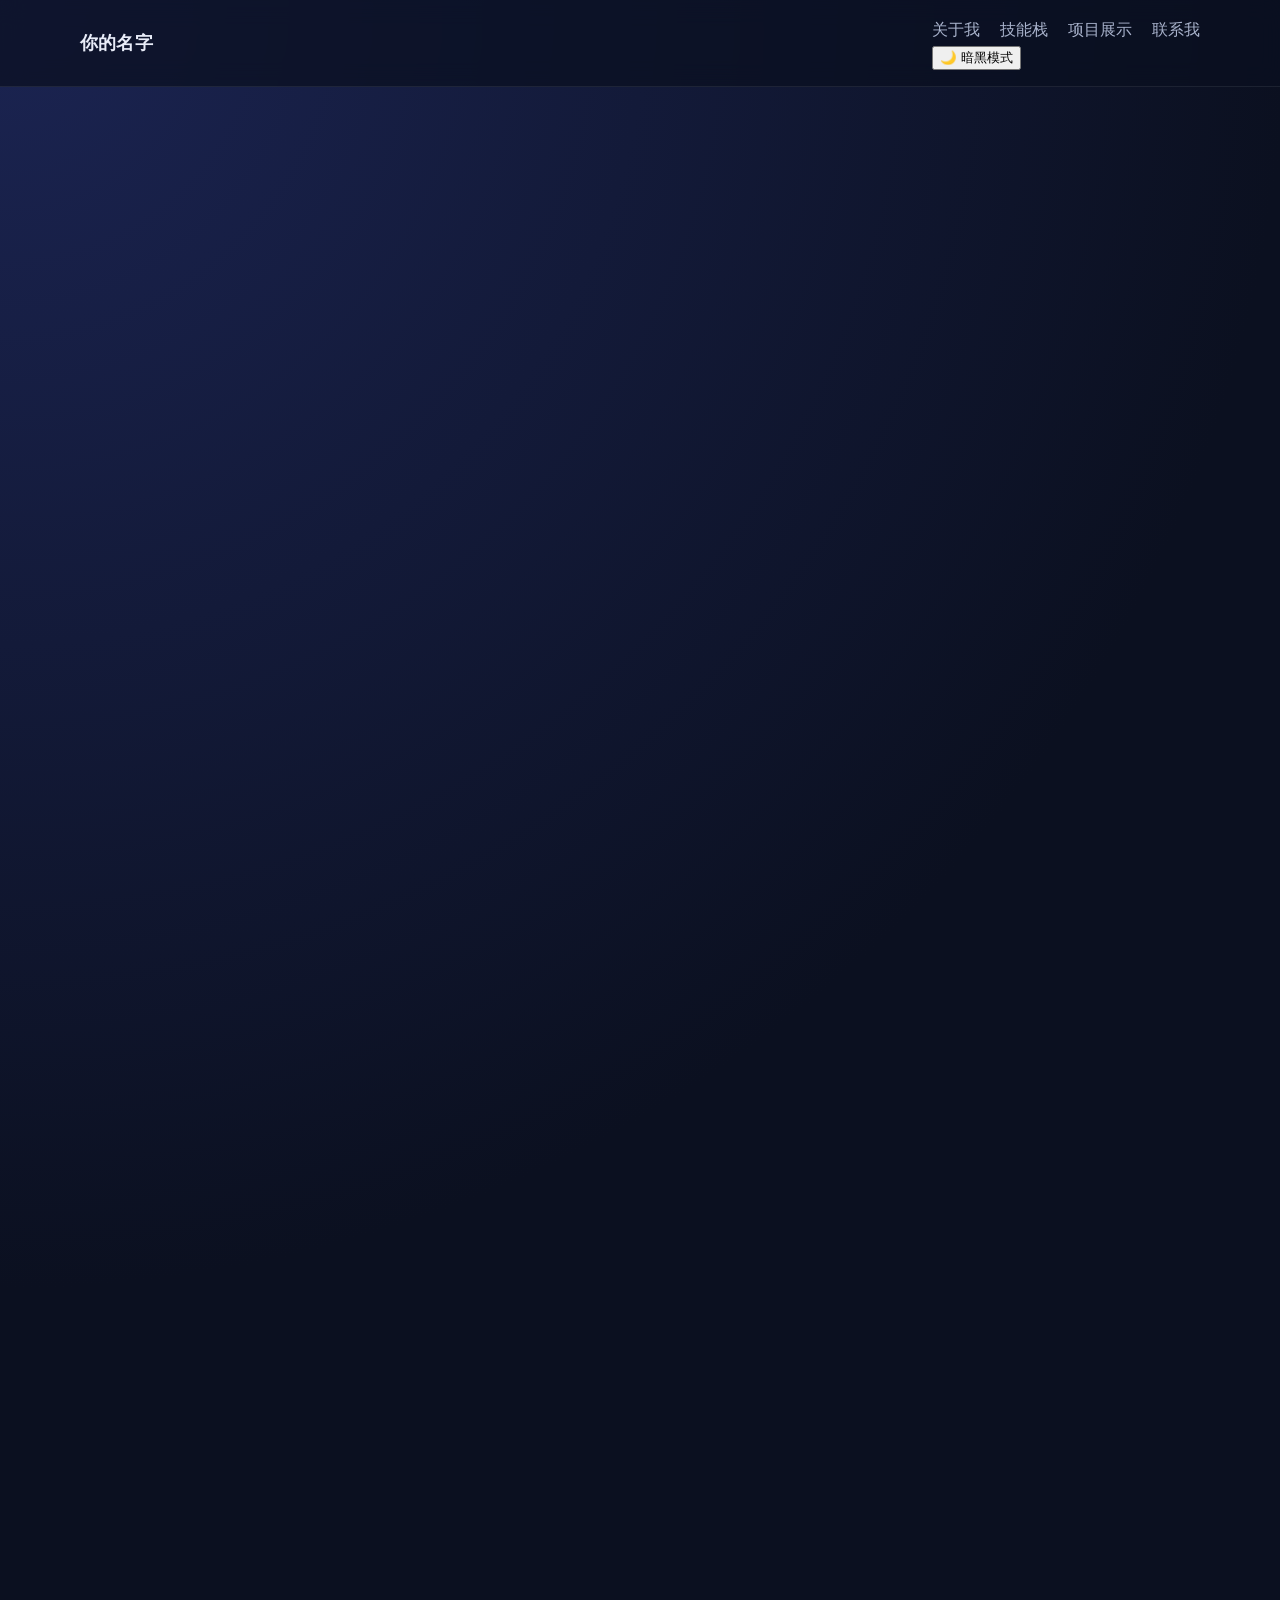
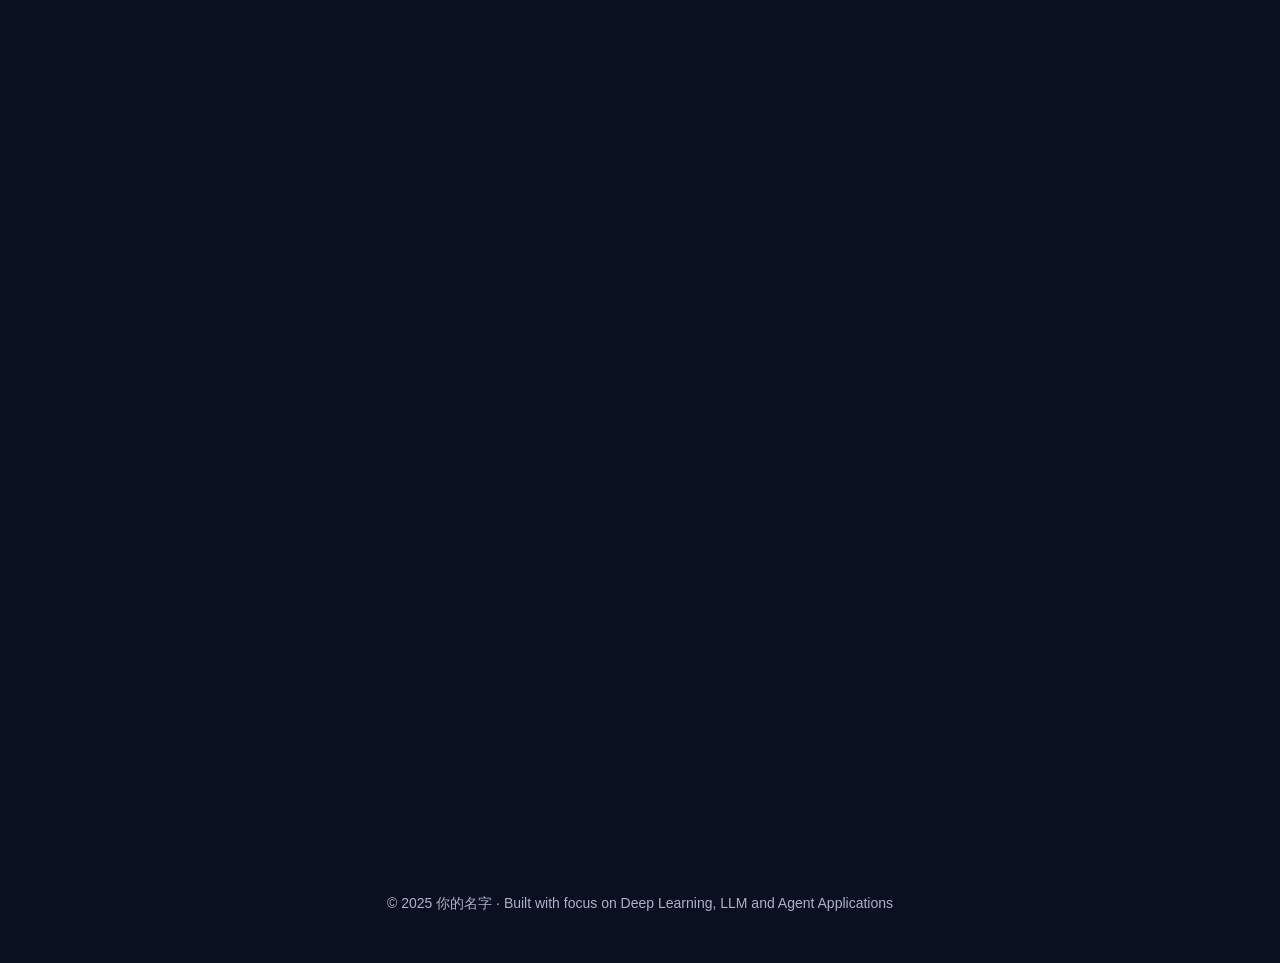
==== index.html @ b6ef9cbb "Add theme toggle button and restructure navigation" ====
<!DOCTYPE html>
<html lang="zh-CN">
  <head>
    <meta charset="UTF-8" />
    <meta name="viewport" content="width=device-width, initial-scale=1.0" />
    <title>你的名字 | Agent 与 LLM 应用开发作品集</title>
    <meta
      name="description"
      content="你的名字的个人作品集主页，聚焦深度学习基础、Agent 与 LLM 应用开发、RAG 与项目实践。"
    />
    <meta name="theme-color" content="#2563eb" />
    <link rel="stylesheet" href="style.css" />
  </head>
  <body>
    <header class="navbar">
      <div class="container nav-inner">
        <a href="#" class="brand">你的名字</a>

        <div class="nav-right">
          <nav class="nav-links" aria-label="主导航">
            <a href="#about">关于我</a>
            <a href="#skills">技能栈</a>
            <a href="#projects">项目展示</a>
            <a href="#contact">联系我</a>
          </nav>

          <button
            id="theme-toggle"
            class="theme-toggle"
            type="button"
            aria-label="切换主题"
            aria-pressed="false"
          >
            <span class="theme-icon">🌙</span>
            <span class="theme-text">暗黑模式</span>
          </button>
        </div>
      </div>
    </header>

    <section class="hero">
      <div class="container hero-grid">
        <div class="hero-text reveal">
          <p class="badge">Deep Learning · LLM · Agent · Project Building</p>
          <h1>你好，我是 <span>你的名字</span> 👋</h1>
          <p class="hero-description">
            我具备深度学习相关基础，曾做过低光照图像增强方向的实践。
            目前正在进行 Agent 与 LLM 应用开发学习与项目实践，重点关注智能体工作流、工具调用、RAG 与任务自动化。
            我希望沿着这一方向持续积累，并把想法不断项目化、工程化。
          </p>

          <div class="hero-buttons">
            <a
              href="https://github.com/你的用户名"
              target="_blank"
              rel="noopener noreferrer"
              class="btn primary"
            >
              GitHub
            </a>
            <a href="#projects" class="btn secondary">查看项目</a>
          </div>
        </div>

        <div class="hero-card reveal">
          <div class="profile-card">
            <div class="avatar">你</div>
            <h2>你的名字</h2>
            <p>深度学习基础 / Agent 与 LLM 应用实践者</p>

            <ul class="profile-meta">
              <li>📍 中国</li>
              <li>🧠 有深度学习基础</li>
              <li>🤖 正在做 Agent 与 LLM 应用实践</li>
              <li>🚀 持续项目化与工程化积累</li>
            </ul>
          </div>
        </div>
      </div>
    </section>

    <main class="container">
      <section id="about" class="card reveal">
        <div class="section-header">
          <p class="section-kicker">About Me</p>
          <h2>关于我</h2>
        </div>
        <p>
          我有一定的深度学习基础，做过低光照图像增强相关项目，对模型训练与实验实践有一定了解。
          目前我正在转向 Agent 与 LLM 应用开发方向，重点学习智能体工作流、工具调用、知识检索增强与自动化任务执行等内容。
          我对自己的技术方向有比较明确的规划，希望通过持续项目化实践，逐步构建可落地的 AI 应用能力。
        </p>
      </section>

      <section id="skills" class="card reveal">
        <div class="section-header">
          <p class="section-kicker">Skills</p>
          <h2>技能栈</h2>
        </div>

        <div class="tags" aria-label="技能标签">
          <span>Python</span>
          <span>Deep Learning</span>
          <span>LLM Application</span>
          <span>Agent Workflow</span>
          <span>RAG</span>
          <span>Prompt Engineering</span>
          <span>Git</span>
          <span>GitHub</span>
        </div>
      </section>

      <section id="projects" class="card reveal">
        <div class="section-header">
          <p class="section-kicker">Projects</p>
          <h2>项目展示</h2>
        </div>

        <div class="project-grid">
          <article class="project-item">
            <div class="project-image placeholder blue">
              <span>Project 01</span>
            </div>
            <div class="project-body">
              <h3>多工具 Agent 应用实践</h3>
              <p>
                一个围绕 Agent 工作流构建的实践项目，支持任务拆解、工具调用与结果整合，
                用于完成信息查询、内容整理与基础自动化处理，重点验证大模型在复杂任务流程中的应用方式。
              </p>
              <p class="project-tech">Python · LLM · Agent · Workflow</p>
              <div class="project-links">
                <a
                  href="https://github.com/你的用户名/项目1"
                  target="_blank"
                  rel="noopener noreferrer"
                >
                  GitHub
                </a>
                <a href="#" class="disabled-link">暂未部署</a>
              </div>
            </div>
          </article>

          <article class="project-item">
            <div class="project-image placeholder purple">
              <span>Project 02</span>
            </div>
            <div class="project-body">
              <h3>RAG 知识库问答实践</h3>
              <p>
                一个结合文档检索与大模型生成能力的应用实践，支持知识文档导入、语义检索与基于上下文的问答生成，
                主要用于探索 RAG 在垂直知识问答与信息增强场景中的应用效果。
              </p>
              <p class="project-tech">Python · RAG · Embedding · LLM</p>
              <div class="project-links">
                <a
                  href="https://github.com/你的用户名/项目2"
                  target="_blank"
                  rel="noopener noreferrer"
                >
                  GitHub
                </a>
                <a href="#" class="disabled-link">暂未部署</a>
              </div>
            </div>
          </article>

          <article class="project-item">
            <div class="project-image placeholder pink">
              <span>Project 03</span>
            </div>
            <div class="project-body">
              <h3>低光照图像增强实践</h3>
              <p>
                一个基于深度学习的低光照图像增强项目，围绕图像质量提升、细节恢复与视觉效果优化展开，
                作为我在视觉任务与模型实验方向上的重要实践积累，也为后续转向 AI 应用开发打下基础。
              </p>
              <p class="project-tech">Python · Deep Learning · Image Enhancement</p>
              <div class="project-links">
                <a
                  href="https://github.com/你的用户名/项目3"
                  target="_blank"
                  rel="noopener noreferrer"
                >
                  GitHub
                </a>
                <a href="#" class="disabled-link">暂未部署</a>
              </div>
            </div>
          </article>
        </div>
      </section>

      <section id="contact" class="card reveal">
        <div class="section-header">
          <p class="section-kicker">Contact</p>
          <h2>联系我</h2>
        </div>

        <p>
          如果你想交流 Agent、RAG、大模型应用开发，或者一起做有意思的 AI 项目，欢迎和我联系。
        </p>

        <ul class="contact-list">
          <li>
            <strong>Email：</strong>
            <a href="mailto:your_email@example.com">your_email@example.com</a>
          </li>
          <li>
            <strong>GitHub：</strong>
            <a
              href="https://github.com/你的用户名"
              target="_blank"
              rel="noopener noreferrer"
            >
              https://github.com/你的用户名
            </a>
          </li>
        </ul>
      </section>
    </main>

    <footer>
      <div class="container">
        © 2025 你的名字 · Built with focus on Deep Learning, LLM and Agent Applications
      </div>
    </footer>

    <script src="script.js"></script>
  </body>
</html>
---- style.css ----
:root {
  --bg: #0b1020;
  --bg-soft: #121936;
  --card: rgba(255, 255, 255, 0.08);
  --card-border: rgba(255, 255, 255, 0.12);
  --text: #e8ecf8;
  --text-muted: #a9b3cc;
  --primary: #7c9cff;
  --primary-strong: #5f82ff;
  --secondary: #8ef0d2;
  --shadow: 0 20px 50px rgba(0, 0, 0, 0.25);
  --radius: 20px;
  --max-width: 1120px;
}

* {
  box-sizing: border-box;
}

html {
  scroll-behavior: smooth;
}

body {
  margin: 0;
  font-family: -apple-system, BlinkMacSystemFont, "Segoe UI", Roboto,
    "PingFang SC", "Hiragino Sans GB", "Microsoft YaHei", sans-serif;
  color: var(--text);
  background: radial-gradient(circle at top left, #1b2452, #0b1020 45%),
    linear-gradient(180deg, #0b1020 0%, #0a0f1c 100%);
  line-height: 1.7;
}

a {
  color: inherit;
  text-decoration: none;
}

img {
  max-width: 100%;
  display: block;
}

.container {
  width: min(var(--max-width), calc(100% - 32px));
  margin: 0 auto;
}

.navbar {
  position: sticky;
  top: 0;
  z-index: 100;
  backdrop-filter: blur(12px);
  background: rgba(11, 16, 32, 0.72);
  border-bottom: 1px solid rgba(255, 255, 255, 0.08);
}

.nav-inner {
  display: flex;
  justify-content: space-between;
  align-items: center;
  padding: 16px 0;
}

.brand {
  font-size: 18px;
  font-weight: 700;
  letter-spacing: 0.2px;
}

.nav-links {
  display: flex;
  gap: 20px;
  flex-wrap: wrap;
}

.nav-links a {
  color: var(--text-muted);
  transition: color 0.25s ease;
}

.nav-links a:hover {
  color: var(--text);
}

.hero {
  padding: 72px 0 48px;
}

.hero-grid {
  display: grid;
  grid-template-columns: 1.25fr 0.9fr;
  gap: 28px;
  align-items: center;
}

.badge {
  display: inline-flex;
  align-items: center;
  gap: 8px;
  margin: 0 0 16px;
  padding: 8px 14px;
  border-radius: 999px;
  background: rgba(124, 156, 255, 0.14);
  border: 1px solid rgba(124, 156, 255, 0.24);
  color: #d9e3ff;
  font-size: 14px;
}

h1 {
  margin: 0 0 16px;
  font-size: clamp(34px, 5vw, 56px);
  line-height: 1.15;
}

h1 span {
  color: var(--secondary);
}

.hero-description {
  margin: 0;
  max-width: 680px;
  color: var(--text-muted);
  font-size: 17px;
}

.hero-buttons {
  display: flex;
  gap: 14px;
  margin-top: 28px;
  flex-wrap: wrap;
}

.btn {
  display: inline-flex;
  align-items: center;
  justify-content: center;
  padding: 12px 18px;
  border-radius: 14px;
  font-weight: 600;
  transition: transform 0.2s ease, background 0.25s ease,
    border-color 0.25s ease, box-shadow 0.25s ease;
}

.btn:hover {
  transform: translateY(-2px);
}

.btn.primary {
  background: linear-gradient(135deg, var(--primary), var(--primary-strong));
  color: white;
  box-shadow: 0 10px 24px rgba(95, 130, 255, 0.35);
}

.btn.primary:hover {
  box-shadow: 0 14px 28px rgba(95, 130, 255, 0.4);
}

.btn.secondary {
  border: 1px solid rgba(255, 255, 255, 0.14);
  background: rgba(255, 255, 255, 0.05);
  color: var(--text);
}

.hero-card,
.card {
  background: var(--card);
  border: 1px solid var(--card-border);
  border-radius: var(--radius);
  box-shadow: var(--shadow);
}

.hero-card {
  padding: 24px;
}

.profile-card {
  padding: 12px;
}

.avatar {
  width: 72px;
  height: 72px;
  border-radius: 50%;
  background: linear-gradient(135deg, #7c9cff, #8ef0d2);
  color: #0b1020;
  display: flex;
  align-items: center;
  justify-content: center;
  font-size: 28px;
  font-weight: 700;
  margin-bottom: 16px;
}

.profile-card h2 {
  margin: 0 0 8px;
  font-size: 28px;
}

.profile-card p {
  margin: 0 0 16px;
  color: var(--text-muted);
}

.profile-meta {
  list-style: none;
  padding: 0;
  margin: 0;
  display: grid;
  gap: 10px;
}

.profile-meta li {
  padding: 12px 14px;
  border-radius: 14px;
  background: rgba(255, 255, 255, 0.05);
  color: #d7dff5;
}

main {
  padding: 12px 0 72px;
}

section {
  margin-top: 24px;
}

.card {
  padding: 28px;
}

.section-header {
  margin-bottom: 18px;
}

.section-kicker {
  margin: 0 0 6px;
  color: var(--secondary);
  font-size: 14px;
  font-weight: 700;
  text-transform: uppercase;
  letter-spacing: 1.2px;
}

h2 {
  margin: 0;
  font-size: 28px;
}

.card p {
  color: var(--text-muted);
  margin: 0;
}

.tags {
  display: flex;
  flex-wrap: wrap;
  gap: 12px;
}

.tags span {
  padding: 10px 14px;
  border-radius: 999px;
  background: rgba(255, 255, 255, 0.06);
  border: 1px solid rgba(255, 255, 255, 0.08);
  color: #dbe4fa;
  font-size: 14px;
}

.project-grid {
  display: grid;
  gap: 20px;
}

.project-item {
  display: grid;
  grid-template-columns: 220px 1fr;
  gap: 18px;
  align-items: stretch;
  padding: 18px;
  border-radius: 18px;
  background: rgba(255, 255, 255, 0.04);
  border: 1px solid rgba(255, 255, 255, 0.08);
  transition: transform 0.25s ease, border-color 0.25s ease,
    box-shadow 0.25s ease;
}

.project-item:hover {
  transform: translateY(-4px);
  border-color: rgba(124, 156, 255, 0.28);
  box-shadow: 0 18px 36px rgba(0, 0, 0, 0.18);
}

.project-image {
  min-height: 150px;
  border-radius: 16px;
  display: flex;
  align-items: center;
  justify-content: center;
  font-weight: 700;
  color: rgba(255, 255, 255, 0.92);
  letter-spacing: 0.3px;
}

.placeholder.blue {
  background: linear-gradient(135deg, #4e7cff, #6aa8ff);
}

.placeholder.purple {
  background: linear-gradient(135deg, #7f5cff, #b26dff);
}

.placeholder.pink {
  background: linear-gradient(135deg, #ff6c9a, #ff9a62);
}

.project-body h3 {
  margin: 0 0 10px;
  font-size: 22px;
}

.project-body p {
  margin: 0 0 10px;
}

.project-tech {
  color: #c8d3f3 !important;
  font-size: 14px;
}

.project-links {
  display: flex;
  gap: 14px;
  flex-wrap: wrap;
  margin-top: 8px;
}

.project-links a {
  color: var(--secondary);
  font-weight: 600;
}

.project-links a:hover {
  opacity: 0.86;
}

.disabled-link {
  color: var(--text-muted) !important;
  cursor: default;
  pointer-events: none;
}

.contact-list {
  list-style: none;
  padding: 0;
  margin: 18px 0 0;
  display: grid;
  gap: 12px;
}

.contact-list li {
  padding: 14px 16px;
  border-radius: 14px;
  background: rgba(255, 255, 255, 0.05);
  color: #dce4f9;
}

.contact-list a {
  color: var(--secondary);
  word-break: break-all;
}

footer {
  padding: 28px 0 48px;
  color: var(--text-muted);
  text-align: center;
  font-size: 14px;
}

.reveal {
  opacity: 0;
  transform: translateY(24px);
  transition: opacity 0.7s ease, transform 0.7s ease;
}

.reveal.visible {
  opacity: 1;
  transform: translateY(0);
}

@media (max-width: 900px) {
  .hero-grid,
  .project-item {
    grid-template-columns: 1fr;
  }

  .hero {
    padding-top: 48px;
  }

  .project-image {
    min-height: 180px;
  }
}

@media (max-width: 640px) {
  .nav-inner {
    flex-direction: column;
    gap: 12px;
  }

  .nav-links {
    justify-content: center;
  }

  .card,
  .hero-card {
    padding: 20px;
  }

  h2 {
    font-size: 24px;
  }

  .hero-description {
    font-size: 16px;
  }

  .project-body h3 {
    font-size: 20px;
  }
}
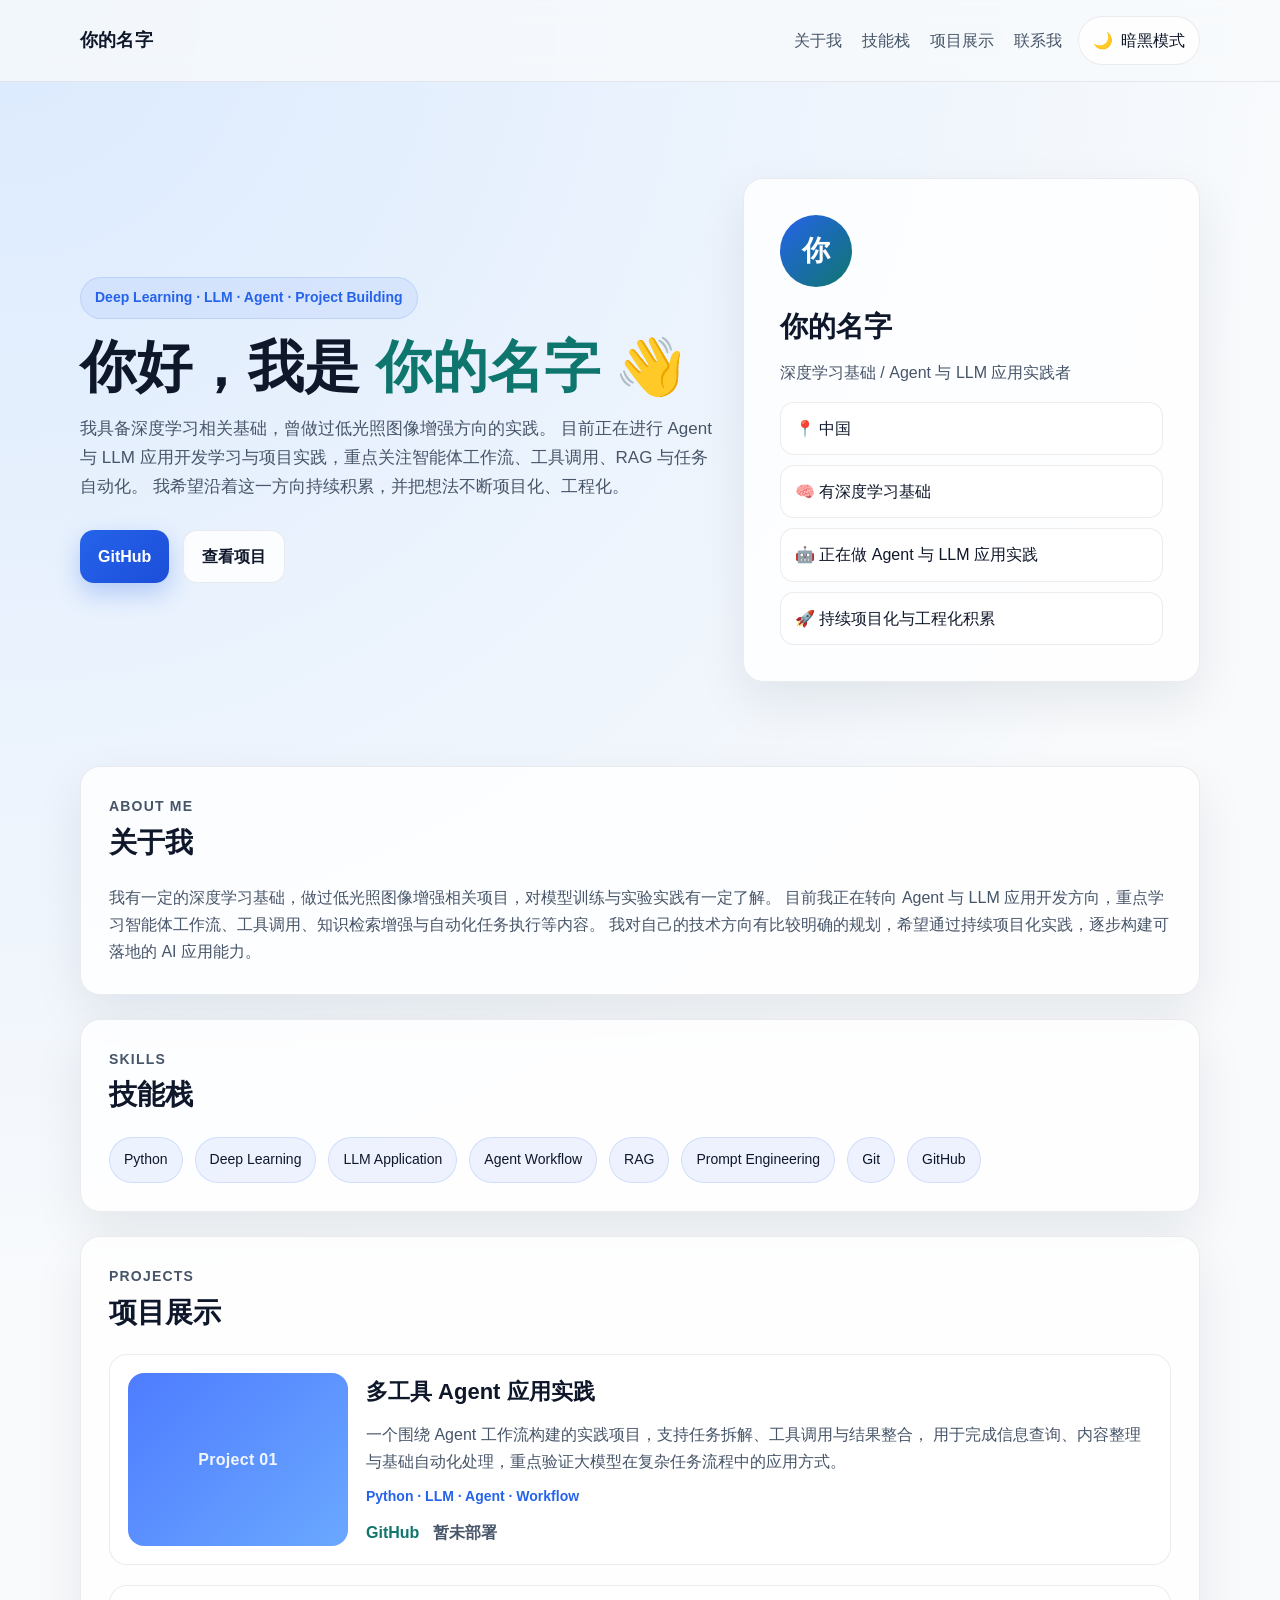
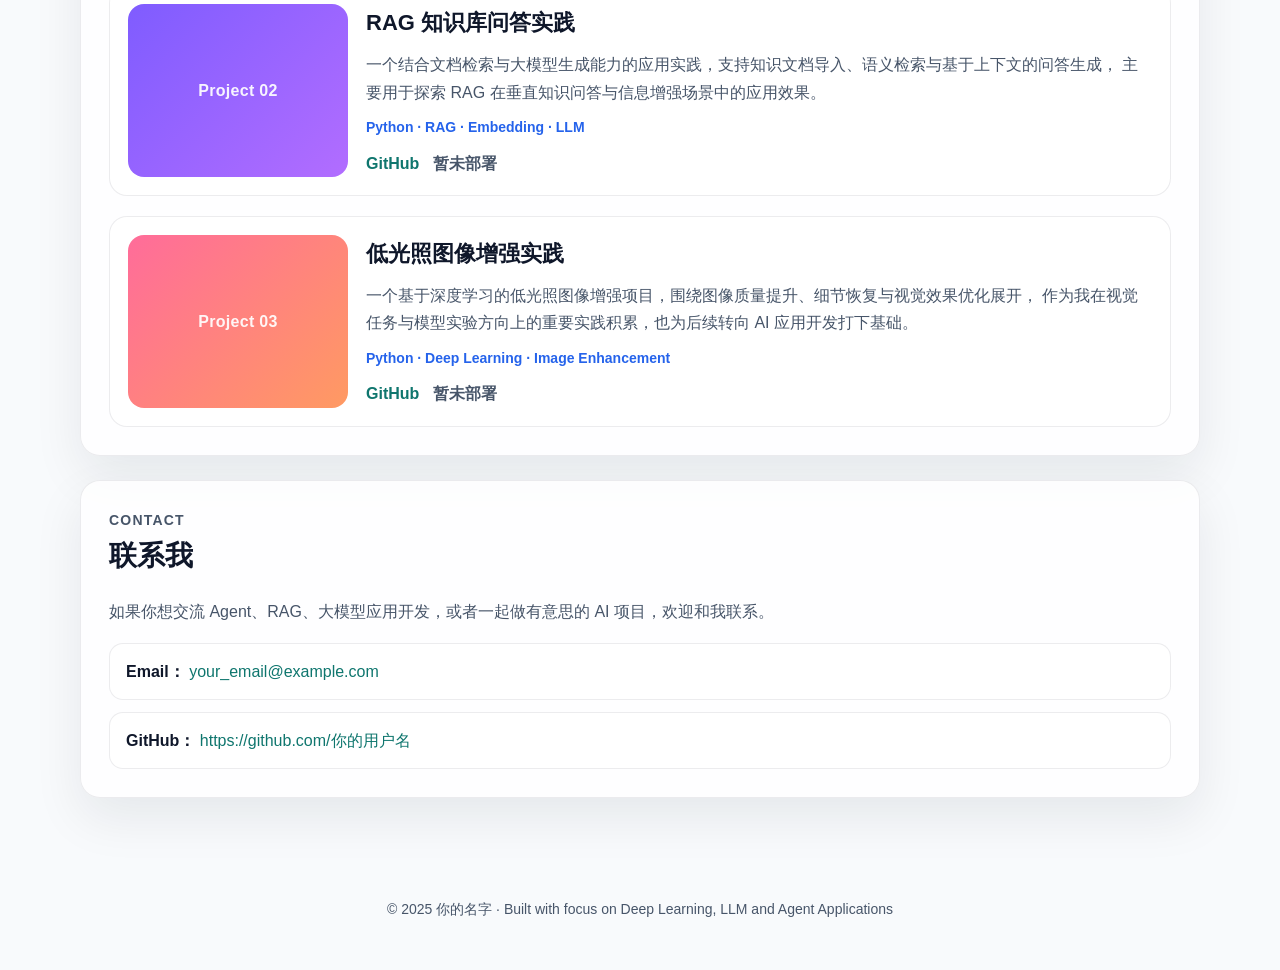
==== commit 69f97167: "Fix footer text formatting in index.html" ====
--- a/index.html
+++ b/index.html
@@ -222,7 +222,8 @@
 
     <footer>
       <div class="container">
-        © 2025 你的名字 · Built with focus on Deep Learning, LLM and Agent Applications
+        © 2025 你的名字 · Built with focus on Deep Learning, LLM and Agent
+        Applications
       </div>
     </footer>
 
--- a/style.css
+++ b/style.css
@@ -1,5 +1,28 @@
 :root {
-  --bg: #0b1020;
+  --bg: #f8fafc;
+  --bg-gradient-1: #dbeafe;
+  --bg-gradient-2: #f8fafc;
+  --bg-soft: #e2e8f0;
+  --card: rgba(255, 255, 255, 0.82);
+  --card-border: rgba(15, 23, 42, 0.08);
+  --text: #0f172a;
+  --text-muted: #475569;
+  --primary: #2563eb;
+  --primary-strong: #1d4ed8;
+  --secondary: #0f766e;
+  --shadow: 0 20px 50px rgba(15, 23, 42, 0.08);
+  --radius: 20px;
+  --max-width: 1120px;
+  --nav-bg: rgba(248, 250, 252, 0.8);
+  --tag-bg: rgba(37, 99, 235, 0.08);
+  --tag-border: rgba(37, 99, 235, 0.14);
+  --item-bg: rgba(255, 255, 255, 0.78);
+}
+
+[data-theme="dark"] {
+  --bg: #020617;
+  --bg-gradient-1: #172554;
+  --bg-gradient-2: #020617;
   --bg-soft: #121936;
   --card: rgba(255, 255, 255, 0.08);
   --card-border: rgba(255, 255, 255, 0.12);
@@ -9,8 +32,10 @@
   --primary-strong: #5f82ff;
   --secondary: #8ef0d2;
   --shadow: 0 20px 50px rgba(0, 0, 0, 0.25);
-  --radius: 20px;
-  --max-width: 1120px;
+  --nav-bg: rgba(2, 6, 23, 0.72);
+  --tag-bg: rgba(255, 255, 255, 0.06);
+  --tag-border: rgba(255, 255, 255, 0.08);
+  --item-bg: rgba(255, 255, 255, 0.04);
 }
 
 * {
@@ -26,9 +51,14 @@
   font-family: -apple-system, BlinkMacSystemFont, "Segoe UI", Roboto,
     "PingFang SC", "Hiragino Sans GB", "Microsoft YaHei", sans-serif;
   color: var(--text);
-  background: radial-gradient(circle at top left, #1b2452, #0b1020 45%),
-    linear-gradient(180deg, #0b1020 0%, #0a0f1c 100%);
+  background: radial-gradient(
+      circle at top left,
+      var(--bg-gradient-1),
+      var(--bg-gradient-2) 45%
+    ),
+    linear-gradient(180deg, var(--bg) 0%, var(--bg) 100%);
   line-height: 1.7;
+  transition: background 0.3s ease, color 0.3s ease;
 }
 
 a {
@@ -39,6 +69,10 @@
 img {
   max-width: 100%;
   display: block;
+}
+
+button {
+  font: inherit;
 }
 
 .container {
@@ -51,14 +85,15 @@
   top: 0;
   z-index: 100;
   backdrop-filter: blur(12px);
-  background: rgba(11, 16, 32, 0.72);
-  border-bottom: 1px solid rgba(255, 255, 255, 0.08);
+  background: var(--nav-bg);
+  border-bottom: 1px solid var(--card-border);
 }
 
 .nav-inner {
   display: flex;
   justify-content: space-between;
   align-items: center;
+  gap: 16px;
   padding: 16px 0;
 }
 
@@ -68,6 +103,13 @@
   letter-spacing: 0.2px;
 }
 
+.nav-right {
+  display: flex;
+  align-items: center;
+  gap: 16px;
+  flex-wrap: wrap;
+}
+
 .nav-links {
   display: flex;
   gap: 20px;
@@ -81,6 +123,23 @@
 
 .nav-links a:hover {
   color: var(--text);
+}
+
+.theme-toggle {
+  display: inline-flex;
+  align-items: center;
+  gap: 8px;
+  padding: 10px 14px;
+  border-radius: 999px;
+  border: 1px solid var(--card-border);
+  background: var(--card);
+  color: var(--text);
+  cursor: pointer;
+  transition: all 0.25s ease;
+}
+
+.theme-toggle:hover {
+  transform: translateY(-1px);
 }
 
 .hero {
@@ -101,10 +160,11 @@
   margin: 0 0 16px;
   padding: 8px 14px;
   border-radius: 999px;
-  background: rgba(124, 156, 255, 0.14);
-  border: 1px solid rgba(124, 156, 255, 0.24);
-  color: #d9e3ff;
+  background: var(--tag-bg);
+  border: 1px solid var(--tag-border);
+  color: var(--primary);
   font-size: 14px;
+  font-weight: 600;
 }
 
 h1 {
@@ -149,16 +209,16 @@
 .btn.primary {
   background: linear-gradient(135deg, var(--primary), var(--primary-strong));
   color: white;
+  box-shadow: 0 10px 24px rgba(37, 99, 235, 0.28);
+}
+
+[data-theme="dark"] .btn.primary {
   box-shadow: 0 10px 24px rgba(95, 130, 255, 0.35);
 }
 
-.btn.primary:hover {
-  box-shadow: 0 14px 28px rgba(95, 130, 255, 0.4);
-}
-
 .btn.secondary {
-  border: 1px solid rgba(255, 255, 255, 0.14);
-  background: rgba(255, 255, 255, 0.05);
+  border: 1px solid var(--card-border);
+  background: var(--card);
   color: var(--text);
 }
 
@@ -168,6 +228,7 @@
   border: 1px solid var(--card-border);
   border-radius: var(--radius);
   box-shadow: var(--shadow);
+  transition: background 0.3s ease, border-color 0.3s ease;
 }
 
 .hero-card {
@@ -182,8 +243,8 @@
   width: 72px;
   height: 72px;
   border-radius: 50%;
-  background: linear-gradient(135deg, #7c9cff, #8ef0d2);
-  color: #0b1020;
+  background: linear-gradient(135deg, var(--primary), var(--secondary));
+  color: white;
   display: flex;
   align-items: center;
   justify-content: center;
@@ -213,8 +274,9 @@
 .profile-meta li {
   padding: 12px 14px;
   border-radius: 14px;
-  background: rgba(255, 255, 255, 0.05);
-  color: #d7dff5;
+  background: var(--item-bg);
+  color: var(--text);
+  border: 1px solid var(--card-border);
 }
 
 main {
@@ -261,9 +323,9 @@
 .tags span {
   padding: 10px 14px;
   border-radius: 999px;
-  background: rgba(255, 255, 255, 0.06);
-  border: 1px solid rgba(255, 255, 255, 0.08);
-  color: #dbe4fa;
+  background: var(--tag-bg);
+  border: 1px solid var(--tag-border);
+  color: var(--text);
   font-size: 14px;
 }
 
@@ -279,15 +341,19 @@
   align-items: stretch;
   padding: 18px;
   border-radius: 18px;
-  background: rgba(255, 255, 255, 0.04);
-  border: 1px solid rgba(255, 255, 255, 0.08);
+  background: var(--item-bg);
+  border: 1px solid var(--card-border);
   transition: transform 0.25s ease, border-color 0.25s ease,
     box-shadow 0.25s ease;
 }
 
 .project-item:hover {
   transform: translateY(-4px);
-  border-color: rgba(124, 156, 255, 0.28);
+  border-color: var(--primary);
+  box-shadow: 0 18px 36px rgba(0, 0, 0, 0.08);
+}
+
+[data-theme="dark"] .project-item:hover {
   box-shadow: 0 18px 36px rgba(0, 0, 0, 0.18);
 }
 
@@ -324,8 +390,9 @@
 }
 
 .project-tech {
-  color: #c8d3f3 !important;
+  color: var(--primary) !important;
   font-size: 14px;
+  font-weight: 600;
 }
 
 .project-links {
@@ -361,8 +428,9 @@
 .contact-list li {
   padding: 14px 16px;
   border-radius: 14px;
-  background: rgba(255, 255, 255, 0.05);
-  color: #dce4f9;
+  background: var(--item-bg);
+  color: var(--text);
+  border: 1px solid var(--card-border);
 }
 
 .contact-list a {
@@ -406,10 +474,19 @@
 @media (max-width: 640px) {
   .nav-inner {
     flex-direction: column;
-    gap: 12px;
+    align-items: stretch;
+  }
+
+  .nav-right {
+    flex-direction: column;
+    align-items: stretch;
   }
 
   .nav-links {
+    justify-content: center;
+  }
+
+  .theme-toggle {
     justify-content: center;
   }
 
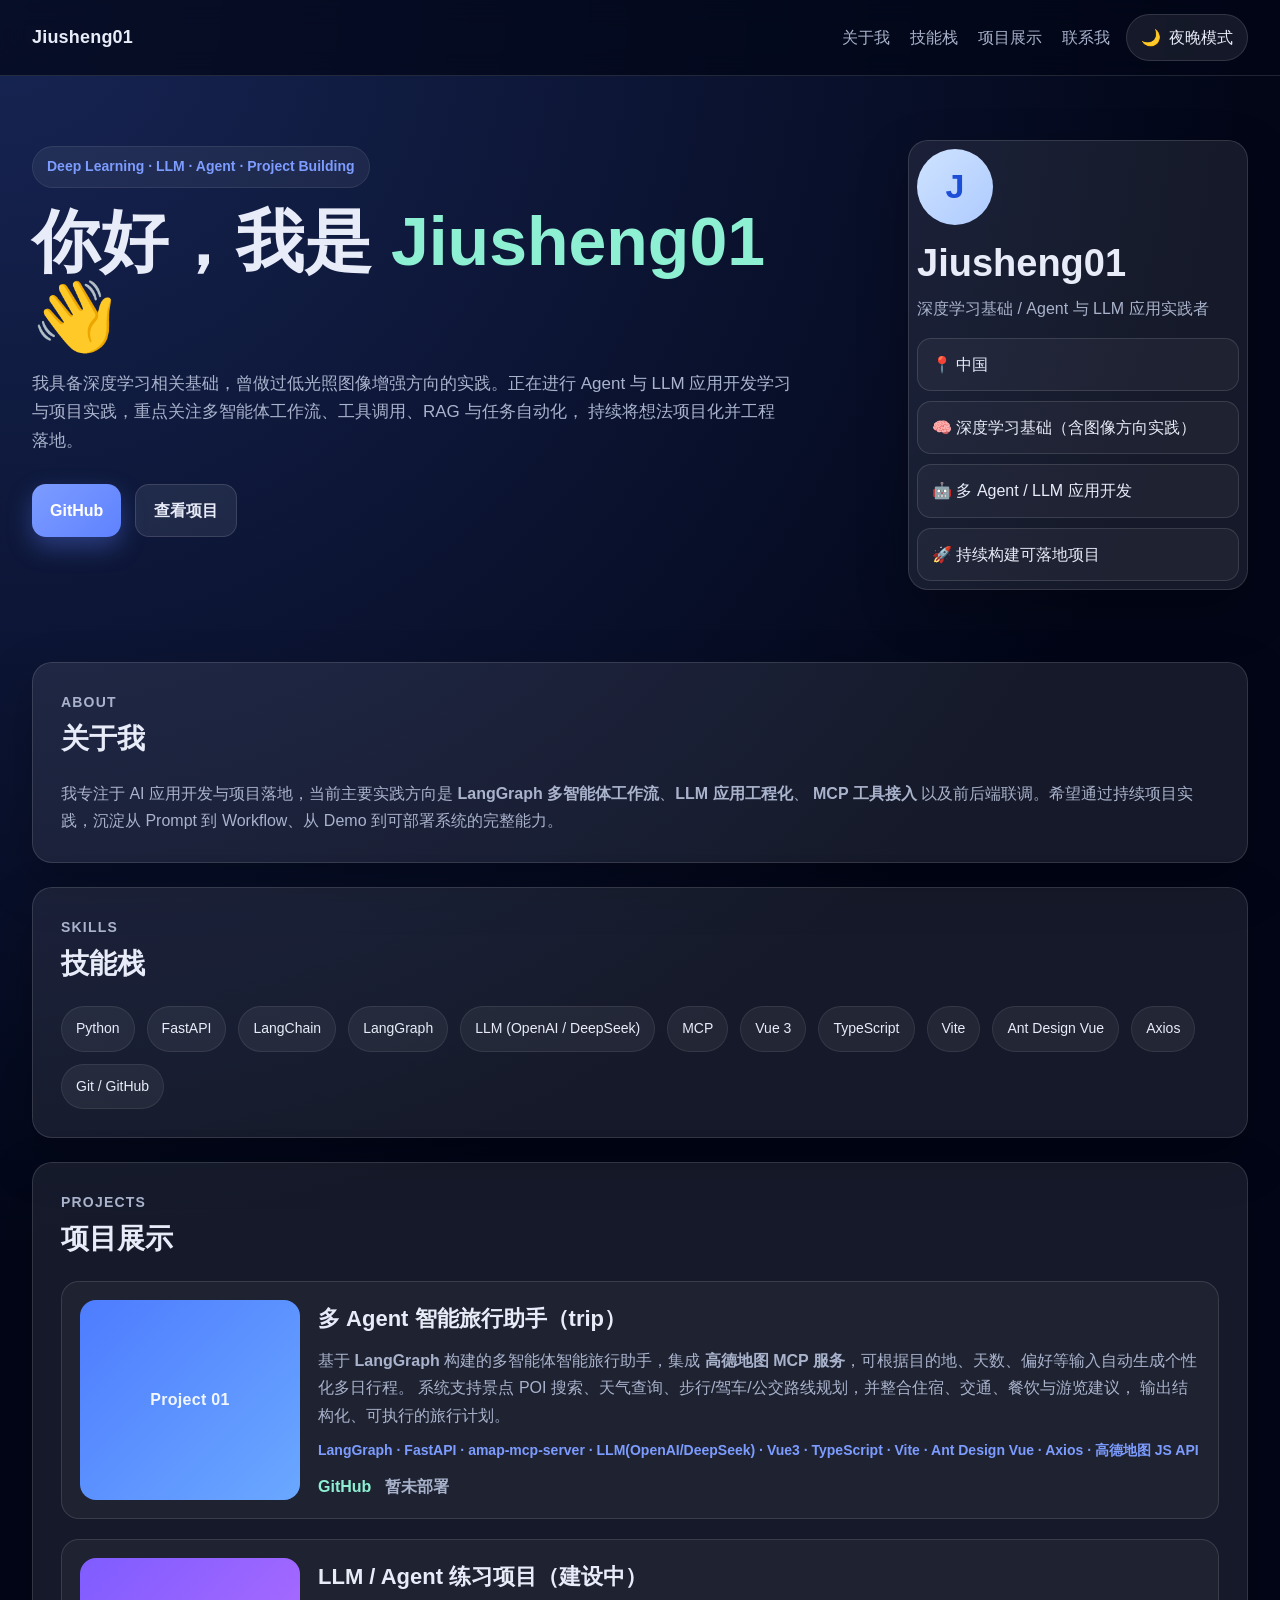
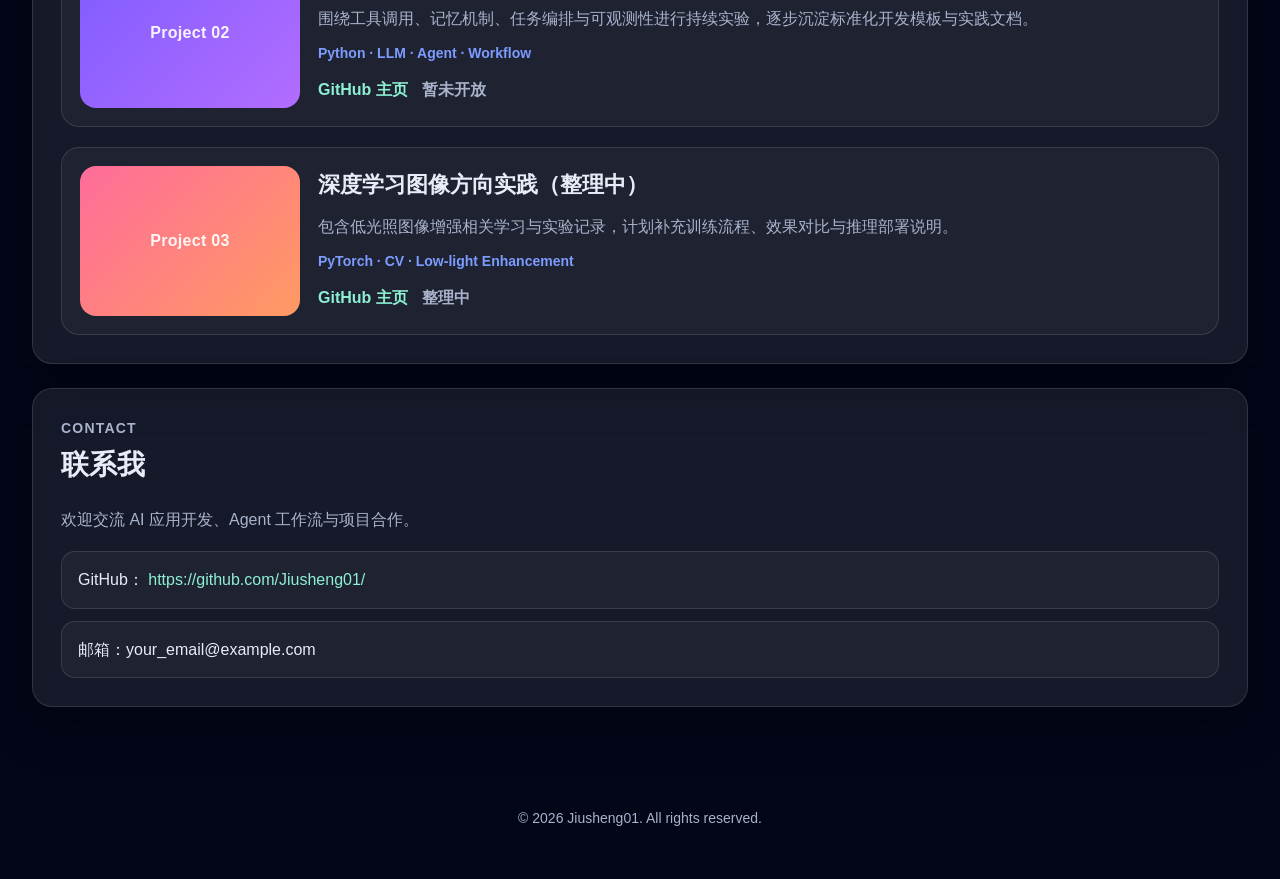
==== commit e11094cd: "Revise personal homepage content and links Updated personal information and project details in index" ====
--- a/index.html
+++ b/index.html
@@ -1,23 +1,23 @@
 <!DOCTYPE html>
-<html lang="zh-CN">
+<html lang="zh-CN" data-theme="dark">
   <head>
     <meta charset="UTF-8" />
     <meta name="viewport" content="width=device-width, initial-scale=1.0" />
-    <title>你的名字 | Agent 与 LLM 应用开发作品集</title>
+    <title>个人主页 | Jiusheng01</title>
     <meta
       name="description"
-      content="你的名字的个人作品集主页，聚焦深度学习基础、Agent 与 LLM 应用开发、RAG 与项目实践。"
+      content="Jiusheng01 的个人主页：深度学习基础、Agent 与 LLM 应用实践、项目展示与联系方式。"
     />
-    <meta name="theme-color" content="#2563eb" />
-    <link rel="stylesheet" href="style.css" />
+    <link rel="stylesheet" href="./style.css" />
   </head>
   <body>
+    <!-- Navbar -->
     <header class="navbar">
       <div class="container nav-inner">
-        <a href="#" class="brand">你的名字</a>
+        <a class="brand" href="#top">Jiusheng01</a>
 
         <div class="nav-right">
-          <nav class="nav-links" aria-label="主导航">
+          <nav class="nav-links">
             <a href="#about">关于我</a>
             <a href="#skills">技能栈</a>
             <a href="#projects">项目展示</a>
@@ -25,208 +25,259 @@
           </nav>
 
           <button
-            id="theme-toggle"
+            id="themeToggle"
             class="theme-toggle"
             type="button"
             aria-label="切换主题"
-            aria-pressed="false"
           >
-            <span class="theme-icon">🌙</span>
-            <span class="theme-text">暗黑模式</span>
+            <span id="themeIcon">🌙</span>
+            <span id="themeText">夜晚模式</span>
           </button>
         </div>
       </div>
     </header>
 
-    <section class="hero">
-      <div class="container hero-grid">
-        <div class="hero-text reveal">
-          <p class="badge">Deep Learning · LLM · Agent · Project Building</p>
-          <h1>你好，我是 <span>你的名字</span> 👋</h1>
-          <p class="hero-description">
-            我具备深度学习相关基础，曾做过低光照图像增强方向的实践。
-            目前正在进行 Agent 与 LLM 应用开发学习与项目实践，重点关注智能体工作流、工具调用、RAG 与任务自动化。
-            我希望沿着这一方向持续积累，并把想法不断项目化、工程化。
-          </p>
-
-          <div class="hero-buttons">
-            <a
-              href="https://github.com/你的用户名"
-              target="_blank"
-              rel="noopener noreferrer"
-              class="btn primary"
-            >
-              GitHub
-            </a>
-            <a href="#projects" class="btn secondary">查看项目</a>
-          </div>
-        </div>
-
-        <div class="hero-card reveal">
-          <div class="profile-card">
-            <div class="avatar">你</div>
-            <h2>你的名字</h2>
+    <main id="top">
+      <!-- Hero -->
+      <section class="hero reveal">
+        <div class="container hero-grid">
+          <div class="hero-text">
+            <p class="badge">Deep Learning · LLM · Agent · Project Building</p>
+            <h1>你好，我是 <span>Jiusheng01</span> 👋</h1>
+            <p class="hero-description">
+              我具备深度学习相关基础，曾做过低光照图像增强方向的实践。正在进行 Agent 与
+              LLM 应用开发学习与项目实践，重点关注多智能体工作流、工具调用、RAG 与任务自动化，
+              持续将想法项目化并工程落地。
+            </p>
+
+            <div class="hero-buttons">
+              <a
+                class="btn primary"
+                href="https://github.com/Jiusheng01/"
+                target="_blank"
+                rel="noopener noreferrer"
+              >
+                GitHub
+              </a>
+              <a class="btn secondary" href="#projects">查看项目</a>
+            </div>
+          </div>
+
+          <aside class="hero-card profile-card">
+            <div class="avatar">J</div>
+            <h2>Jiusheng01</h2>
             <p>深度学习基础 / Agent 与 LLM 应用实践者</p>
-
             <ul class="profile-meta">
               <li>📍 中国</li>
-              <li>🧠 有深度学习基础</li>
-              <li>🤖 正在做 Agent 与 LLM 应用实践</li>
-              <li>🚀 持续项目化与工程化积累</li>
+              <li>🧠 深度学习基础（含图像方向实践）</li>
+              <li>🤖 多 Agent / LLM 应用开发</li>
+              <li>🚀 持续构建可落地项目</li>
             </ul>
-          </div>
-        </div>
-      </div>
-    </section>
-
-    <main class="container">
-      <section id="about" class="card reveal">
-        <div class="section-header">
-          <p class="section-kicker">About Me</p>
-          <h2>关于我</h2>
-        </div>
-        <p>
-          我有一定的深度学习基础，做过低光照图像增强相关项目，对模型训练与实验实践有一定了解。
-          目前我正在转向 Agent 与 LLM 应用开发方向，重点学习智能体工作流、工具调用、知识检索增强与自动化任务执行等内容。
-          我对自己的技术方向有比较明确的规划，希望通过持续项目化实践，逐步构建可落地的 AI 应用能力。
-        </p>
-      </section>
-
-      <section id="skills" class="card reveal">
-        <div class="section-header">
-          <p class="section-kicker">Skills</p>
-          <h2>技能栈</h2>
-        </div>
-
-        <div class="tags" aria-label="技能标签">
-          <span>Python</span>
-          <span>Deep Learning</span>
-          <span>LLM Application</span>
-          <span>Agent Workflow</span>
-          <span>RAG</span>
-          <span>Prompt Engineering</span>
-          <span>Git</span>
-          <span>GitHub</span>
+          </aside>
         </div>
       </section>
 
-      <section id="projects" class="card reveal">
-        <div class="section-header">
-          <p class="section-kicker">Projects</p>
-          <h2>项目展示</h2>
-        </div>
-
-        <div class="project-grid">
-          <article class="project-item">
-            <div class="project-image placeholder blue">
-              <span>Project 01</span>
-            </div>
-            <div class="project-body">
-              <h3>多工具 Agent 应用实践</h3>
-              <p>
-                一个围绕 Agent 工作流构建的实践项目，支持任务拆解、工具调用与结果整合，
-                用于完成信息查询、内容整理与基础自动化处理，重点验证大模型在复杂任务流程中的应用方式。
-              </p>
-              <p class="project-tech">Python · LLM · Agent · Workflow</p>
-              <div class="project-links">
-                <a
-                  href="https://github.com/你的用户名/项目1"
-                  target="_blank"
-                  rel="noopener noreferrer"
-                >
-                  GitHub
-                </a>
-                <a href="#" class="disabled-link">暂未部署</a>
-              </div>
-            </div>
-          </article>
-
-          <article class="project-item">
-            <div class="project-image placeholder purple">
-              <span>Project 02</span>
-            </div>
-            <div class="project-body">
-              <h3>RAG 知识库问答实践</h3>
-              <p>
-                一个结合文档检索与大模型生成能力的应用实践，支持知识文档导入、语义检索与基于上下文的问答生成，
-                主要用于探索 RAG 在垂直知识问答与信息增强场景中的应用效果。
-              </p>
-              <p class="project-tech">Python · RAG · Embedding · LLM</p>
-              <div class="project-links">
-                <a
-                  href="https://github.com/你的用户名/项目2"
-                  target="_blank"
-                  rel="noopener noreferrer"
-                >
-                  GitHub
-                </a>
-                <a href="#" class="disabled-link">暂未部署</a>
-              </div>
-            </div>
-          </article>
-
-          <article class="project-item">
-            <div class="project-image placeholder pink">
-              <span>Project 03</span>
-            </div>
-            <div class="project-body">
-              <h3>低光照图像增强实践</h3>
-              <p>
-                一个基于深度学习的低光照图像增强项目，围绕图像质量提升、细节恢复与视觉效果优化展开，
-                作为我在视觉任务与模型实验方向上的重要实践积累，也为后续转向 AI 应用开发打下基础。
-              </p>
-              <p class="project-tech">Python · Deep Learning · Image Enhancement</p>
-              <div class="project-links">
-                <a
-                  href="https://github.com/你的用户名/项目3"
-                  target="_blank"
-                  rel="noopener noreferrer"
-                >
-                  GitHub
-                </a>
-                <a href="#" class="disabled-link">暂未部署</a>
-              </div>
-            </div>
-          </article>
-        </div>
-      </section>
-
-      <section id="contact" class="card reveal">
-        <div class="section-header">
-          <p class="section-kicker">Contact</p>
-          <h2>联系我</h2>
-        </div>
-
-        <p>
-          如果你想交流 Agent、RAG、大模型应用开发，或者一起做有意思的 AI 项目，欢迎和我联系。
-        </p>
-
-        <ul class="contact-list">
-          <li>
-            <strong>Email：</strong>
-            <a href="mailto:your_email@example.com">your_email@example.com</a>
-          </li>
-          <li>
-            <strong>GitHub：</strong>
-            <a
-              href="https://github.com/你的用户名"
-              target="_blank"
-              rel="noopener noreferrer"
-            >
-              https://github.com/你的用户名
-            </a>
-          </li>
-        </ul>
-      </section>
+      <div class="container">
+        <!-- About -->
+        <section id="about" class="card reveal">
+          <div class="section-header">
+            <p class="section-kicker">About</p>
+            <h2>关于我</h2>
+          </div>
+          <p>
+            我专注于 AI 应用开发与项目落地，当前主要实践方向是
+            <strong>LangGraph 多智能体工作流</strong>、<strong>LLM 应用工程化</strong>、
+            <strong>MCP 工具接入</strong> 以及前后端联调。希望通过持续项目实践，沉淀从
+            Prompt 到 Workflow、从 Demo 到可部署系统的完整能力。
+          </p>
+        </section>
+
+        <!-- Skills -->
+        <section id="skills" class="card reveal">
+          <div class="section-header">
+            <p class="section-kicker">Skills</p>
+            <h2>技能栈</h2>
+          </div>
+          <div class="tags">
+            <span>Python</span>
+            <span>FastAPI</span>
+            <span>LangChain</span>
+            <span>LangGraph</span>
+            <span>LLM (OpenAI / DeepSeek)</span>
+            <span>MCP</span>
+            <span>Vue 3</span>
+            <span>TypeScript</span>
+            <span>Vite</span>
+            <span>Ant Design Vue</span>
+            <span>Axios</span>
+            <span>Git / GitHub</span>
+          </div>
+        </section>
+
+        <!-- Projects -->
+        <section id="projects" class="card reveal">
+          <div class="section-header">
+            <p class="section-kicker">Projects</p>
+            <h2>项目展示</h2>
+          </div>
+
+          <div class="project-grid">
+            <!-- Project 1: trip -->
+            <article class="project-item">
+              <div class="project-image placeholder blue">
+                <span>Project 01</span>
+              </div>
+              <div class="project-body">
+                <h3>多 Agent 智能旅行助手（trip）</h3>
+                <p>
+                  基于 <strong>LangGraph</strong> 构建的多智能体智能旅行助手，集成
+                  <strong>高德地图 MCP 服务</strong>，可根据目的地、天数、偏好等输入自动生成个性化多日行程。
+                  系统支持景点 POI 搜索、天气查询、步行/驾车/公交路线规划，并整合住宿、交通、餐饮与游览建议，
+                  输出结构化、可执行的旅行计划。
+                </p>
+                <p class="project-tech">
+                  LangGraph · FastAPI · amap-mcp-server · LLM(OpenAI/DeepSeek) ·
+                  Vue3 · TypeScript · Vite · Ant Design Vue · Axios · 高德地图 JS API
+                </p>
+                <div class="project-links">
+                  <a
+                    href="https://github.com/Jiusheng01/trip"
+                    target="_blank"
+                    rel="noopener noreferrer"
+                  >
+                    GitHub
+                  </a>
+                  <a href="#" class="disabled-link">暂未部署</a>
+                </div>
+              </div>
+            </article>
+
+            <!-- Project 2 -->
+            <article class="project-item">
+              <div class="project-image placeholder purple">
+                <span>Project 02</span>
+              </div>
+              <div class="project-body">
+                <h3>LLM / Agent 练习项目（建设中）</h3>
+                <p>
+                  围绕工具调用、记忆机制、任务编排与可观测性进行持续实验，逐步沉淀标准化开发模板与实践文档。
+                </p>
+                <p class="project-tech">Python · LLM · Agent · Workflow</p>
+                <div class="project-links">
+                  <a
+                    href="https://github.com/Jiusheng01/"
+                    target="_blank"
+                    rel="noopener noreferrer"
+                  >
+                    GitHub 主页
+                  </a>
+                  <a href="#" class="disabled-link">暂未开放</a>
+                </div>
+              </div>
+            </article>
+
+            <!-- Project 3 -->
+            <article class="project-item">
+              <div class="project-image placeholder pink">
+                <span>Project 03</span>
+              </div>
+              <div class="project-body">
+                <h3>深度学习图像方向实践（整理中）</h3>
+                <p>
+                  包含低光照图像增强相关学习与实验记录，计划补充训练流程、效果对比与推理部署说明。
+                </p>
+                <p class="project-tech">PyTorch · CV · Low-light Enhancement</p>
+                <div class="project-links">
+                  <a
+                    href="https://github.com/Jiusheng01/"
+                    target="_blank"
+                    rel="noopener noreferrer"
+                  >
+                    GitHub 主页
+                  </a>
+                  <a href="#" class="disabled-link">整理中</a>
+                </div>
+              </div>
+            </article>
+          </div>
+        </section>
+
+        <!-- Contact -->
+        <section id="contact" class="card reveal">
+          <div class="section-header">
+            <p class="section-kicker">Contact</p>
+            <h2>联系我</h2>
+          </div>
+          <p>欢迎交流 AI 应用开发、Agent 工作流与项目合作。</p>
+          <ul class="contact-list">
+            <li>
+              GitHub：
+              <a
+                href="https://github.com/Jiusheng01/"
+                target="_blank"
+                rel="noopener noreferrer"
+              >
+                https://github.com/Jiusheng01/
+              </a>
+            </li>
+            <li>邮箱：your_email@example.com</li>
+          </ul>
+        </section>
+      </div>
     </main>
 
     <footer>
       <div class="container">
-        © 2025 你的名字 · Built with focus on Deep Learning, LLM and Agent
-        Applications
+        © <span id="year"></span> Jiusheng01. All rights reserved.
       </div>
     </footer>
 
-    <script src="script.js"></script>
+    <script>
+      // 年份
+      document.getElementById("year").textContent = new Date().getFullYear();
+
+      // 主题切换
+      const root = document.documentElement;
+      const themeToggle = document.getElementById("themeToggle");
+      const themeIcon = document.getElementById("themeIcon");
+      const themeText = document.getElementById("themeText");
+
+      const savedTheme = localStorage.getItem("theme");
+      if (savedTheme) {
+        root.setAttribute("data-theme", savedTheme);
+      }
+
+      function updateThemeButton() {
+        const isDark = root.getAttribute("data-theme") === "dark";
+        themeIcon.textContent = isDark ? "🌙" : "☀️";
+        themeText.textContent = isDark ? "夜晚模式" : "白天模式";
+      }
+
+      updateThemeButton();
+
+      themeToggle.addEventListener("click", () => {
+        const current = root.getAttribute("data-theme");
+        const next = current === "dark" ? "light" : "dark";
+        root.setAttribute("data-theme", next);
+        localStorage.setItem("theme", next);
+        updateThemeButton();
+      });
+
+      // 滚动显现
+      const reveals = document.querySelectorAll(".reveal");
+      const observer = new IntersectionObserver(
+        (entries) => {
+          entries.forEach((entry) => {
+            if (entry.isIntersecting) {
+              entry.target.classList.add("visible");
+              observer.unobserve(entry.target);
+            }
+          });
+        },
+        { threshold: 0.14 }
+      );
+
+      reveals.forEach((el) => observer.observe(el));
+    </script>
   </body>
 </html>
--- a/style.css
+++ b/style.css
@@ -12,7 +12,7 @@
   --secondary: #0f766e;
   --shadow: 0 20px 50px rgba(15, 23, 42, 0.08);
   --radius: 20px;
-  --max-width: 1120px;
+  --max-width: 1280px;
   --nav-bg: rgba(248, 250, 252, 0.8);
   --tag-bg: rgba(37, 99, 235, 0.08);
   --tag-border: rgba(37, 99, 235, 0.14);
@@ -76,10 +76,11 @@
 }
 
 .container {
-  width: min(var(--max-width), calc(100% - 32px));
+  width: min(var(--max-width), calc(100% - 64px));
   margin: 0 auto;
 }
 
+/* ===== Navbar ===== */
 .navbar {
   position: sticky;
   top: 0;
@@ -94,7 +95,7 @@
   justify-content: space-between;
   align-items: center;
   gap: 16px;
-  padding: 16px 0;
+  padding: 14px 0;
 }
 
 .brand {
@@ -129,7 +130,7 @@
   display: inline-flex;
   align-items: center;
   gap: 8px;
-  padding: 10px 14px;
+  padding: 9px 14px;
   border-radius: 999px;
   border: 1px solid var(--card-border);
   background: var(--card);
@@ -142,15 +143,23 @@
   transform: translateY(-1px);
 }
 
+/* ===== Hero（左上主视觉布局） ===== */
 .hero {
-  padding: 72px 0 48px;
+  padding: 28px 0 48px;
 }
 
 .hero-grid {
   display: grid;
-  grid-template-columns: 1.25fr 0.9fr;
-  gap: 28px;
-  align-items: center;
+  grid-template-columns: minmax(620px, 780px) 340px;
+  justify-content: space-between;
+  align-items: start;
+  gap: 40px;
+}
+
+.hero-text {
+  justify-self: start;
+  align-self: start;
+  padding-top: 6px;
 }
 
 .badge {
@@ -169,8 +178,8 @@
 
 h1 {
   margin: 0 0 16px;
-  font-size: clamp(34px, 5vw, 56px);
-  line-height: 1.15;
+  font-size: clamp(42px, 6vw, 68px);
+  line-height: 1.1;
 }
 
 h1 span {
@@ -179,7 +188,7 @@
 
 .hero-description {
   margin: 0;
-  max-width: 680px;
+  max-width: 760px;
   color: var(--text-muted);
   font-size: 17px;
 }
@@ -208,7 +217,7 @@
 
 .btn.primary {
   background: linear-gradient(135deg, var(--primary), var(--primary-strong));
-  color: white;
+  color: #fff;
   box-shadow: 0 10px 24px rgba(37, 99, 235, 0.28);
 }
 
@@ -232,30 +241,39 @@
 }
 
 .hero-card {
+  width: 100%;
+  max-width: 360px;
   padding: 24px;
+  justify-self: end;
 }
 
 .profile-card {
-  padding: 12px;
+  padding: 8px;
 }
 
 .avatar {
-  width: 72px;
-  height: 72px;
+  width: 76px;
+  height: 76px;
   border-radius: 50%;
-  background: linear-gradient(135deg, var(--primary), var(--secondary));
-  color: white;
+  background: linear-gradient(135deg, #dbeafe, #bfdbfe);
+  color: #1d4ed8;
   display: flex;
   align-items: center;
   justify-content: center;
-  font-size: 28px;
+  font-size: 34px;
   font-weight: 700;
   margin-bottom: 16px;
 }
 
+[data-theme="dark"] .avatar {
+  background: linear-gradient(135deg, #cfe3ff, #aecbff);
+  color: #1d4ed8;
+}
+
 .profile-card h2 {
   margin: 0 0 8px;
-  font-size: 28px;
+  font-size: 38px;
+  line-height: 1.2;
 }
 
 .profile-card p {
@@ -279,6 +297,7 @@
   border: 1px solid var(--card-border);
 }
 
+/* ===== Main ===== */
 main {
   padding: 12px 0 72px;
 }
@@ -445,6 +464,7 @@
   font-size: 14px;
 }
 
+/* ===== reveal ===== */
 .reveal {
   opacity: 0;
   transform: translateY(24px);
@@ -456,6 +476,22 @@
   transform: translateY(0);
 }
 
+/* ===== responsive ===== */
+@media (max-width: 1100px) {
+  .hero-grid {
+    grid-template-columns: minmax(0, 1fr) 320px;
+    gap: 24px;
+  }
+
+  h1 {
+    font-size: clamp(36px, 5.6vw, 56px);
+  }
+
+  .profile-card h2 {
+    font-size: 32px;
+  }
+}
+
 @media (max-width: 900px) {
   .hero-grid,
   .project-item {
@@ -463,7 +499,12 @@
   }
 
   .hero {
-    padding-top: 48px;
+    padding-top: 22px;
+  }
+
+  .hero-card {
+    justify-self: start;
+    max-width: 100%;
   }
 
   .project-image {
@@ -472,6 +513,10 @@
 }
 
 @media (max-width: 640px) {
+  .container {
+    width: min(100%, calc(100% - 32px));
+  }
+
   .nav-inner {
     flex-direction: column;
     align-items: stretch;
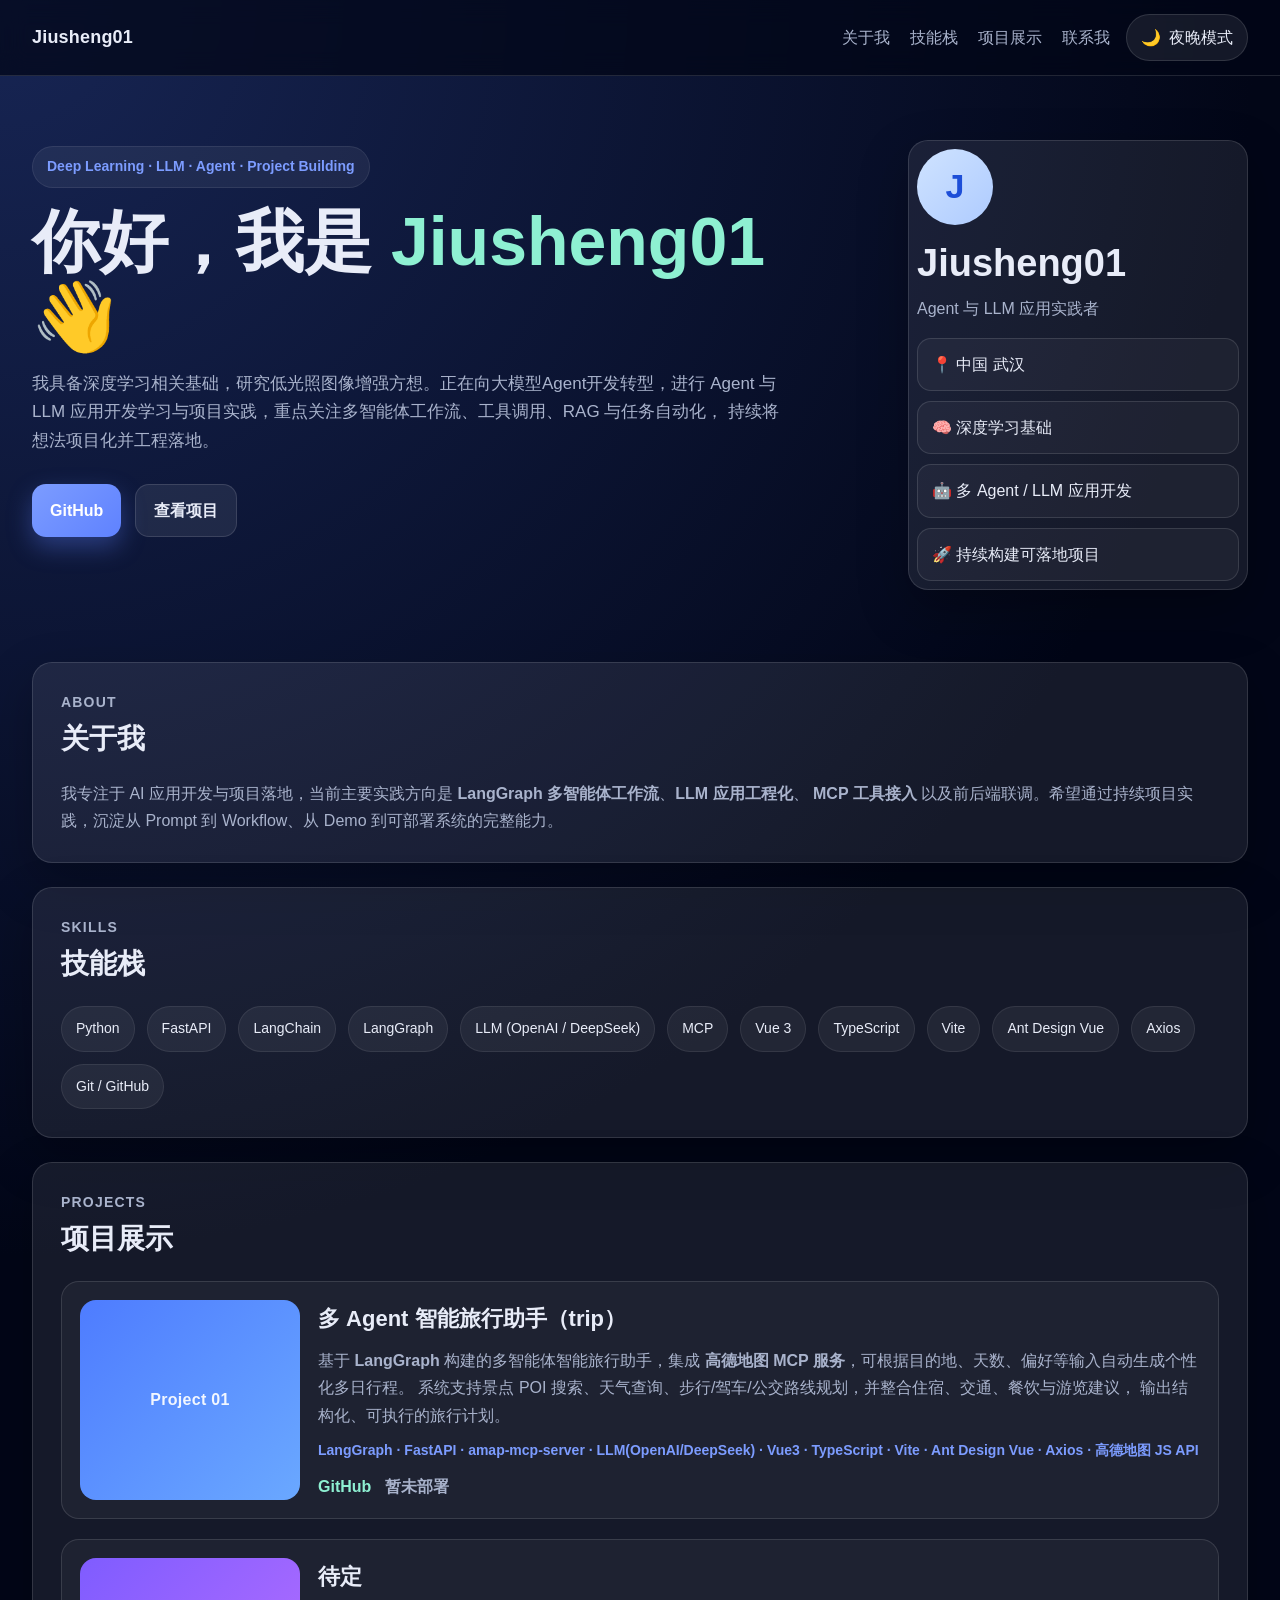
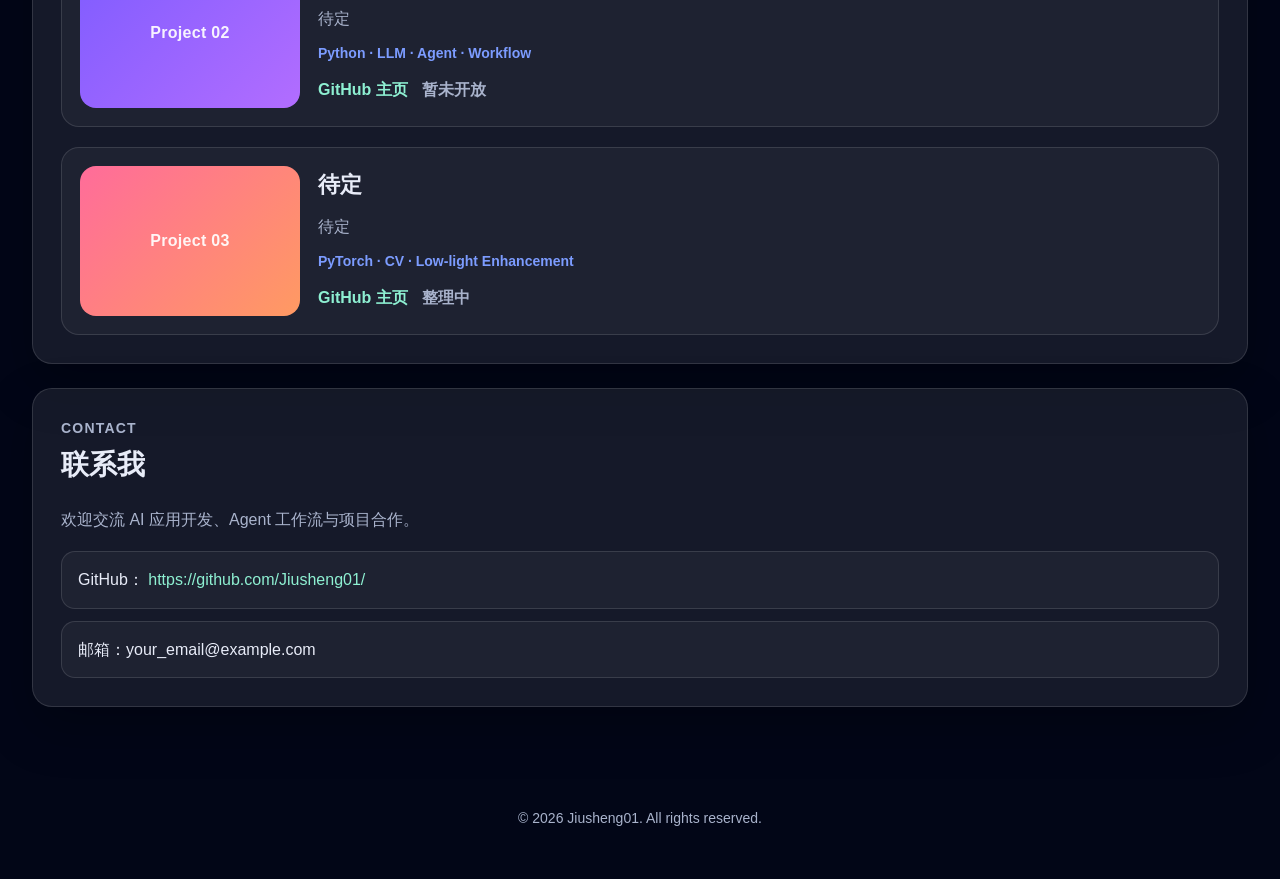
==== commit 8b875617: "Revise personal homepage text and project details Updated personal homepage content and descriptions" ====
--- a/index.html
+++ b/index.html
@@ -6,7 +6,7 @@
     <title>个人主页 | Jiusheng01</title>
     <meta
       name="description"
-      content="Jiusheng01 的个人主页：深度学习基础、Agent 与 LLM 应用实践、项目展示与联系方式。"
+      content="Jiusheng 的个人主页：深度学习基础、Agent 与 LLM 应用实践、项目展示与联系方式。"
     />
     <link rel="stylesheet" href="./style.css" />
   </head>
@@ -45,7 +45,7 @@
             <p class="badge">Deep Learning · LLM · Agent · Project Building</p>
             <h1>你好，我是 <span>Jiusheng01</span> 👋</h1>
             <p class="hero-description">
-              我具备深度学习相关基础，曾做过低光照图像增强方向的实践。正在进行 Agent 与
+              我具备深度学习相关基础，研究低光照图像增强方想。正在向大模型Agent开发转型，进行 Agent 与
               LLM 应用开发学习与项目实践，重点关注多智能体工作流、工具调用、RAG 与任务自动化，
               持续将想法项目化并工程落地。
             </p>
@@ -66,10 +66,10 @@
           <aside class="hero-card profile-card">
             <div class="avatar">J</div>
             <h2>Jiusheng01</h2>
-            <p>深度学习基础 / Agent 与 LLM 应用实践者</p>
+            <p> Agent 与 LLM 应用实践者</p>
             <ul class="profile-meta">
-              <li>📍 中国</li>
-              <li>🧠 深度学习基础（含图像方向实践）</li>
+              <li>📍 中国 武汉</li>
+              <li>🧠 深度学习基础</li>
               <li>🤖 多 Agent / LLM 应用开发</li>
               <li>🚀 持续构建可落地项目</li>
             </ul>
@@ -158,9 +158,9 @@
                 <span>Project 02</span>
               </div>
               <div class="project-body">
-                <h3>LLM / Agent 练习项目（建设中）</h3>
+                <h3>待定</h3>
                 <p>
-                  围绕工具调用、记忆机制、任务编排与可观测性进行持续实验，逐步沉淀标准化开发模板与实践文档。
+                  待定
                 </p>
                 <p class="project-tech">Python · LLM · Agent · Workflow</p>
                 <div class="project-links">
@@ -182,9 +182,9 @@
                 <span>Project 03</span>
               </div>
               <div class="project-body">
-                <h3>深度学习图像方向实践（整理中）</h3>
+                <h3>待定</h3>
                 <p>
-                  包含低光照图像增强相关学习与实验记录，计划补充训练流程、效果对比与推理部署说明。
+                  待定
                 </p>
                 <p class="project-tech">PyTorch · CV · Low-light Enhancement</p>
                 <div class="project-links">
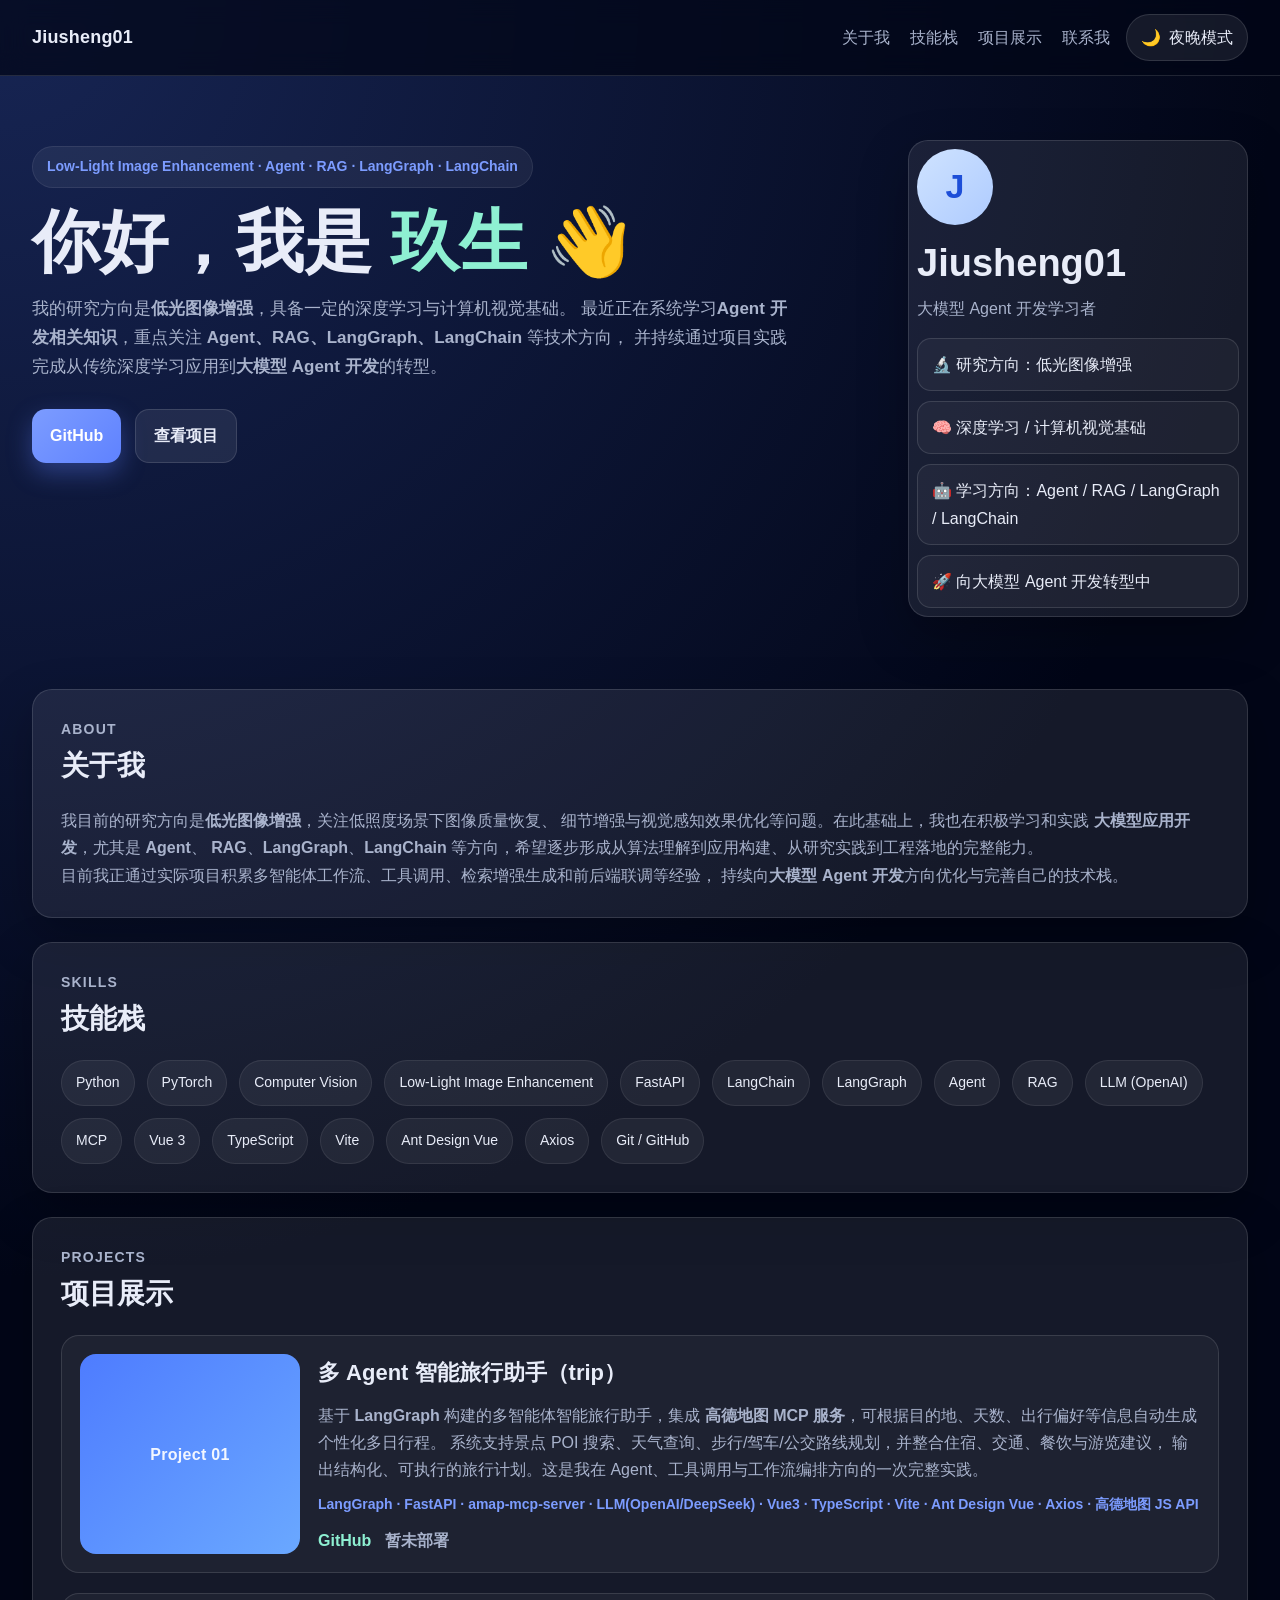
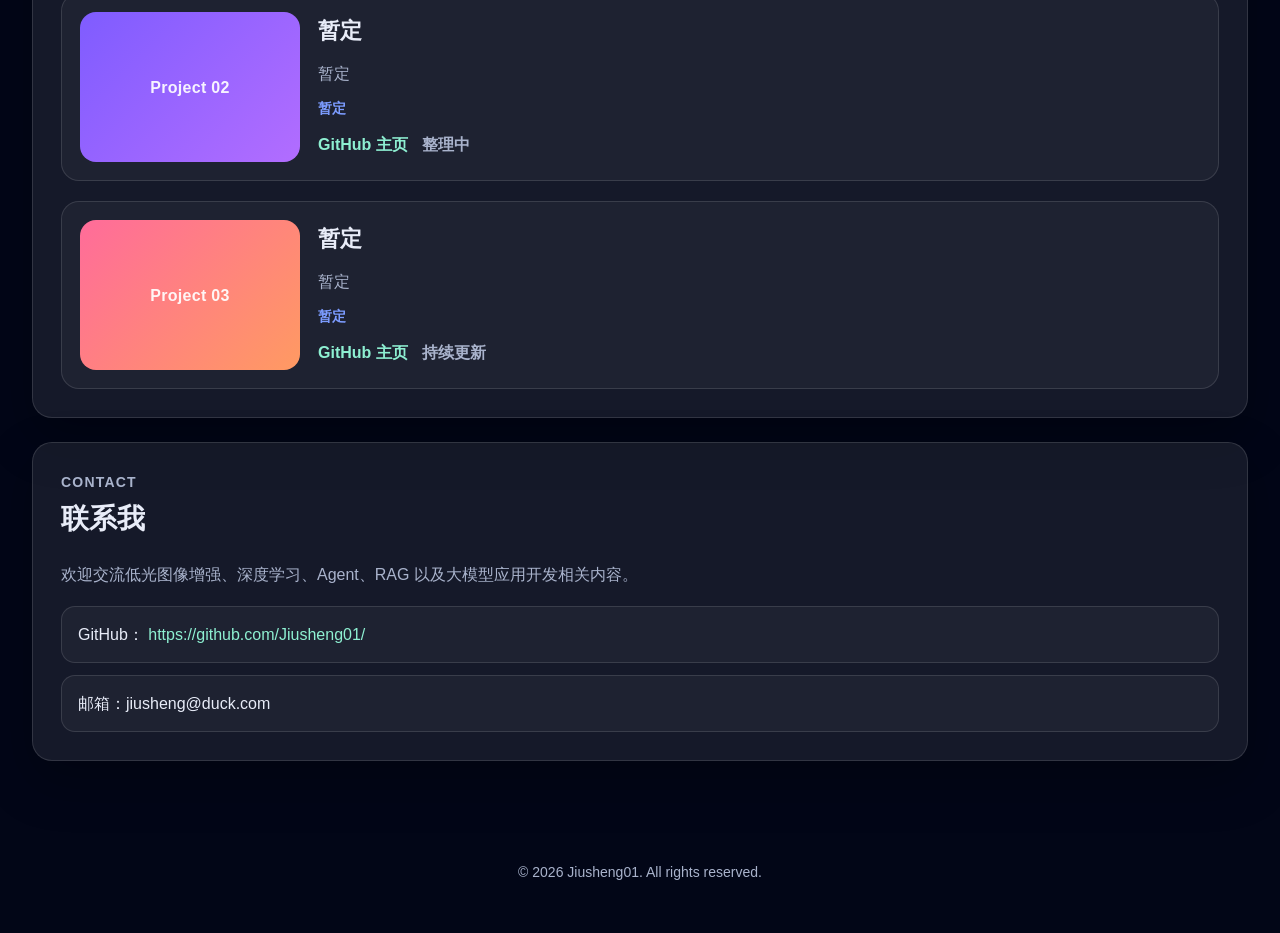
==== commit 51b68571: "Update personal information in index.html" ====
--- a/index.html
+++ b/index.html
@@ -6,7 +6,7 @@
     <title>个人主页 | Jiusheng01</title>
     <meta
       name="description"
-      content="Jiusheng 的个人主页：深度学习基础、Agent 与 LLM 应用实践、项目展示与联系方式。"
+      content="玖生的个人主页：研究方向为低光图像增强，正在学习 Agent、RAG、LangGraph、LangChain，并向大模型 Agent 开发方向转型。"
     />
     <link rel="stylesheet" href="./style.css" />
   </head>
@@ -42,12 +42,13 @@
       <section class="hero reveal">
         <div class="container hero-grid">
           <div class="hero-text">
-            <p class="badge">Deep Learning · LLM · Agent · Project Building</p>
-            <h1>你好，我是 <span>Jiusheng01</span> 👋</h1>
+            <p class="badge">Low-Light Image Enhancement · Agent · RAG · LangGraph · LangChain</p>
+            <h1>你好，我是 <span>玖生</span> 👋</h1>
             <p class="hero-description">
-              我具备深度学习相关基础，研究低光照图像增强方想。正在向大模型Agent开发转型，进行 Agent 与
-              LLM 应用开发学习与项目实践，重点关注多智能体工作流、工具调用、RAG 与任务自动化，
-              持续将想法项目化并工程落地。
+              我的研究方向是<strong>低光图像增强</strong>，具备一定的深度学习与计算机视觉基础。
+              最近正在系统学习<strong>Agent 开发相关知识</strong>，重点关注
+              <strong>Agent、RAG、LangGraph、LangChain</strong> 等技术方向，
+              并持续通过项目实践完成从传统深度学习应用到<strong>大模型 Agent 开发</strong>的转型。
             </p>
 
             <div class="hero-buttons">
@@ -66,12 +67,12 @@
           <aside class="hero-card profile-card">
             <div class="avatar">J</div>
             <h2>Jiusheng01</h2>
-            <p> Agent 与 LLM 应用实践者</p>
+            <p>大模型 Agent 开发学习者</p>
             <ul class="profile-meta">
-              <li>📍 中国 武汉</li>
-              <li>🧠 深度学习基础</li>
-              <li>🤖 多 Agent / LLM 应用开发</li>
-              <li>🚀 持续构建可落地项目</li>
+              <li>🔬 研究方向：低光图像增强</li>
+              <li>🧠 深度学习 / 计算机视觉基础</li>
+              <li>🤖 学习方向：Agent / RAG / LangGraph / LangChain</li>
+              <li>🚀 向大模型 Agent 开发转型中</li>
             </ul>
           </aside>
         </div>
@@ -85,10 +86,15 @@
             <h2>关于我</h2>
           </div>
           <p>
-            我专注于 AI 应用开发与项目落地，当前主要实践方向是
-            <strong>LangGraph 多智能体工作流</strong>、<strong>LLM 应用工程化</strong>、
-            <strong>MCP 工具接入</strong> 以及前后端联调。希望通过持续项目实践，沉淀从
-            Prompt 到 Workflow、从 Demo 到可部署系统的完整能力。
+            我目前的研究方向是<strong>低光图像增强</strong>，关注低照度场景下图像质量恢复、
+            细节增强与视觉感知效果优化等问题。在此基础上，我也在积极学习和实践
+            <strong>大模型应用开发</strong>，尤其是 <strong>Agent</strong>、
+            <strong>RAG</strong>、<strong>LangGraph</strong>、<strong>LangChain</strong>
+            等方向，希望逐步形成从算法理解到应用构建、从研究实践到工程落地的完整能力。
+          </p>
+          <p>
+            目前我正通过实际项目积累多智能体工作流、工具调用、检索增强生成和前后端联调等经验，
+            持续向<strong>大模型 Agent 开发</strong>方向优化与完善自己的技术栈。
           </p>
         </section>
 
@@ -100,10 +106,15 @@
           </div>
           <div class="tags">
             <span>Python</span>
+            <span>PyTorch</span>
+            <span>Computer Vision</span>
+            <span>Low-Light Image Enhancement</span>
             <span>FastAPI</span>
             <span>LangChain</span>
             <span>LangGraph</span>
-            <span>LLM (OpenAI / DeepSeek)</span>
+            <span>Agent</span>
+            <span>RAG</span>
+            <span>LLM (OpenAI)</span>
             <span>MCP</span>
             <span>Vue 3</span>
             <span>TypeScript</span>
@@ -122,7 +133,7 @@
           </div>
 
           <div class="project-grid">
-            <!-- Project 1: trip -->
+            <!-- Project 1 -->
             <article class="project-item">
               <div class="project-image placeholder blue">
                 <span>Project 01</span>
@@ -131,9 +142,9 @@
                 <h3>多 Agent 智能旅行助手（trip）</h3>
                 <p>
                   基于 <strong>LangGraph</strong> 构建的多智能体智能旅行助手，集成
-                  <strong>高德地图 MCP 服务</strong>，可根据目的地、天数、偏好等输入自动生成个性化多日行程。
+                  <strong>高德地图 MCP 服务</strong>，可根据目的地、天数、出行偏好等信息自动生成个性化多日行程。
                   系统支持景点 POI 搜索、天气查询、步行/驾车/公交路线规划，并整合住宿、交通、餐饮与游览建议，
-                  输出结构化、可执行的旅行计划。
+                  输出结构化、可执行的旅行计划。这是我在 Agent、工具调用与工作流编排方向的一次完整实践。
                 </p>
                 <p class="project-tech">
                   LangGraph · FastAPI · amap-mcp-server · LLM(OpenAI/DeepSeek) ·
@@ -158,35 +169,13 @@
                 <span>Project 02</span>
               </div>
               <div class="project-body">
-                <h3>待定</h3>
+                <h3>暂定</h3>
                 <p>
-                  待定
-                </p>
-                <p class="project-tech">Python · LLM · Agent · Workflow</p>
-                <div class="project-links">
-                  <a
-                    href="https://github.com/Jiusheng01/"
-                    target="_blank"
-                    rel="noopener noreferrer"
-                  >
-                    GitHub 主页
-                  </a>
-                  <a href="#" class="disabled-link">暂未开放</a>
-                </div>
-              </div>
-            </article>
-
-            <!-- Project 3 -->
-            <article class="project-item">
-              <div class="project-image placeholder pink">
-                <span>Project 03</span>
-              </div>
-              <div class="project-body">
-                <h3>待定</h3>
-                <p>
-                  待定
-                </p>
-                <p class="project-tech">PyTorch · CV · Low-light Enhancement</p>
+                  暂定
+                </p>
+                <p class="project-tech">
+                  暂定
+                </p>
                 <div class="project-links">
                   <a
                     href="https://github.com/Jiusheng01/"
@@ -199,6 +188,32 @@
                 </div>
               </div>
             </article>
+
+            <!-- Project 3 -->
+            <article class="project-item">
+              <div class="project-image placeholder pink">
+                <span>Project 03</span>
+              </div>
+              <div class="project-body">
+                <h3>暂定</h3>
+                <p>
+                  暂定
+                </p>
+                <p class="project-tech">
+                  暂定
+                </p>
+                <div class="project-links">
+                  <a
+                    href="https://github.com/Jiusheng01/"
+                    target="_blank"
+                    rel="noopener noreferrer"
+                  >
+                    GitHub 主页
+                  </a>
+                  <a href="#" class="disabled-link">持续更新</a>
+                </div>
+              </div>
+            </article>
           </div>
         </section>
 
@@ -208,7 +223,9 @@
             <p class="section-kicker">Contact</p>
             <h2>联系我</h2>
           </div>
-          <p>欢迎交流 AI 应用开发、Agent 工作流与项目合作。</p>
+          <p>
+            欢迎交流低光图像增强、深度学习、Agent、RAG 以及大模型应用开发相关内容。
+          </p>
           <ul class="contact-list">
             <li>
               GitHub：
@@ -220,7 +237,7 @@
                 https://github.com/Jiusheng01/
               </a>
             </li>
-            <li>邮箱：your_email@example.com</li>
+            <li>邮箱：jiusheng@duck.com</li>
           </ul>
         </section>
       </div>
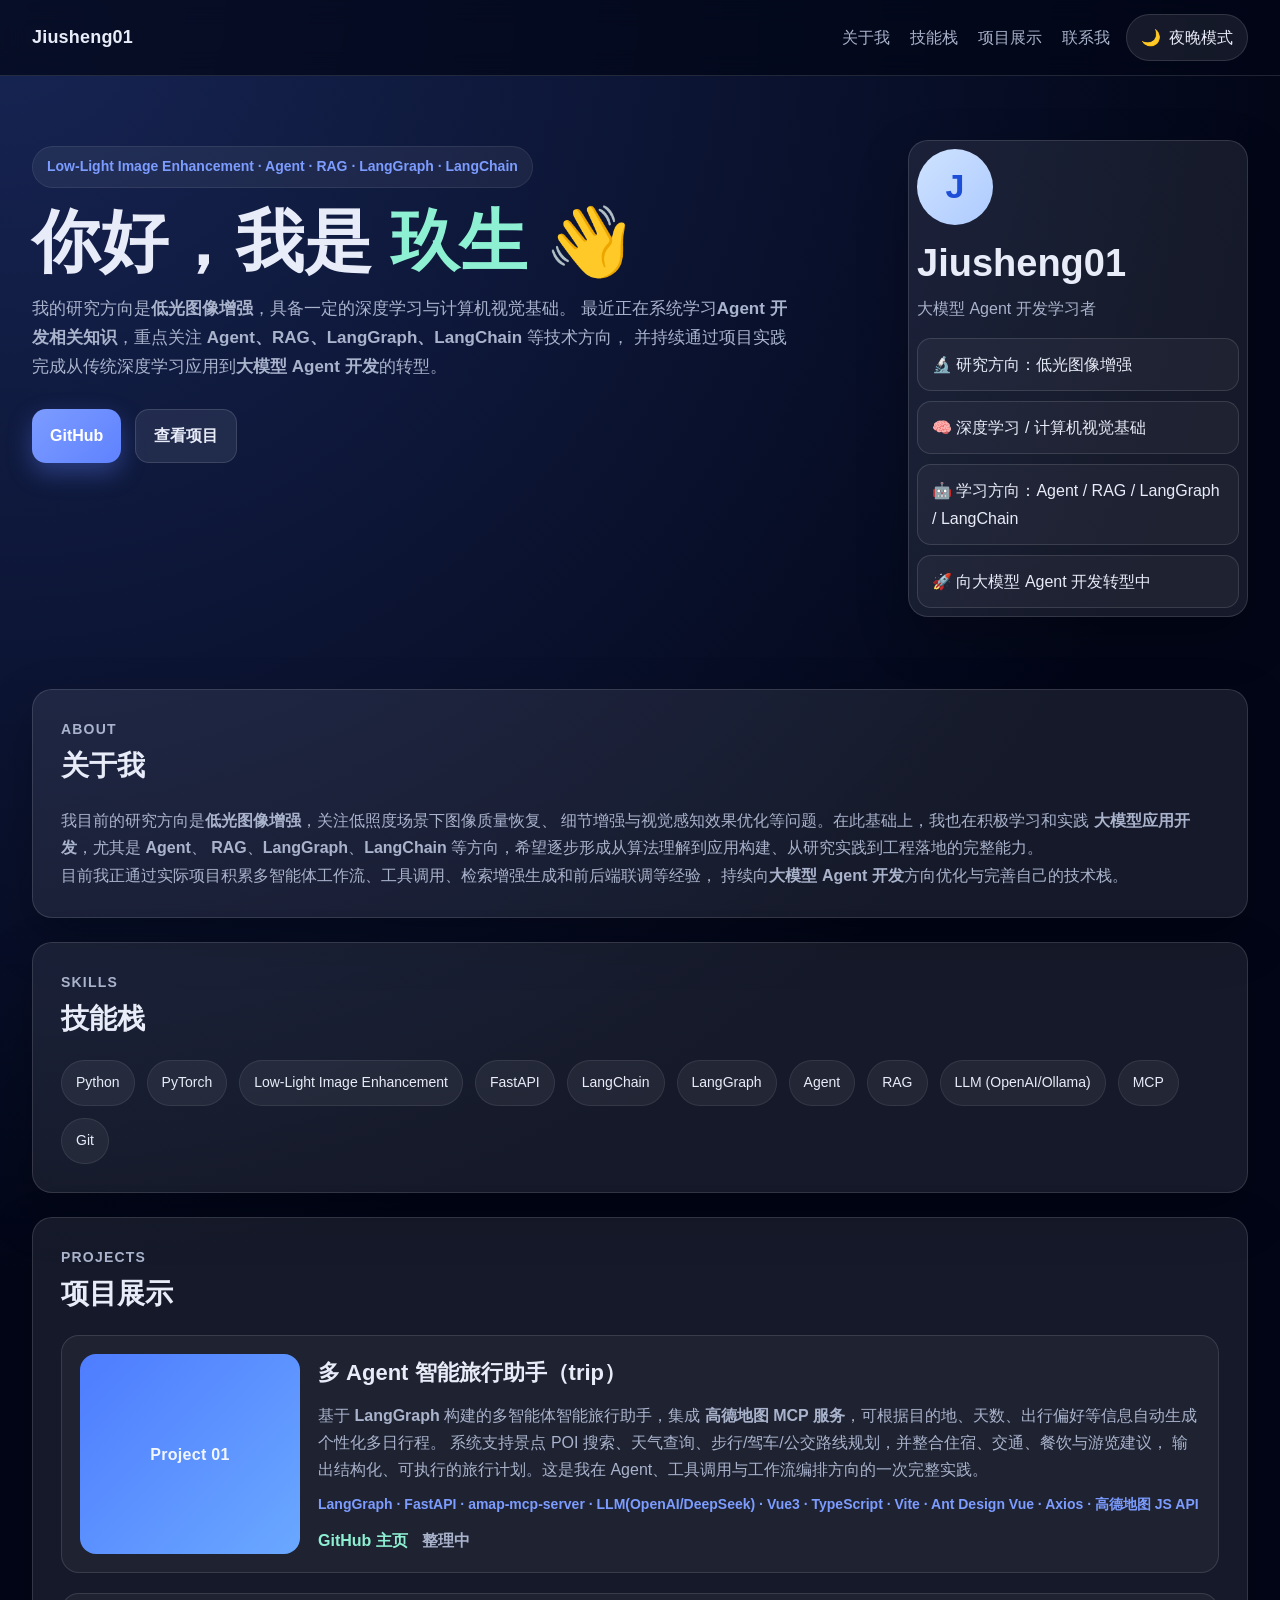
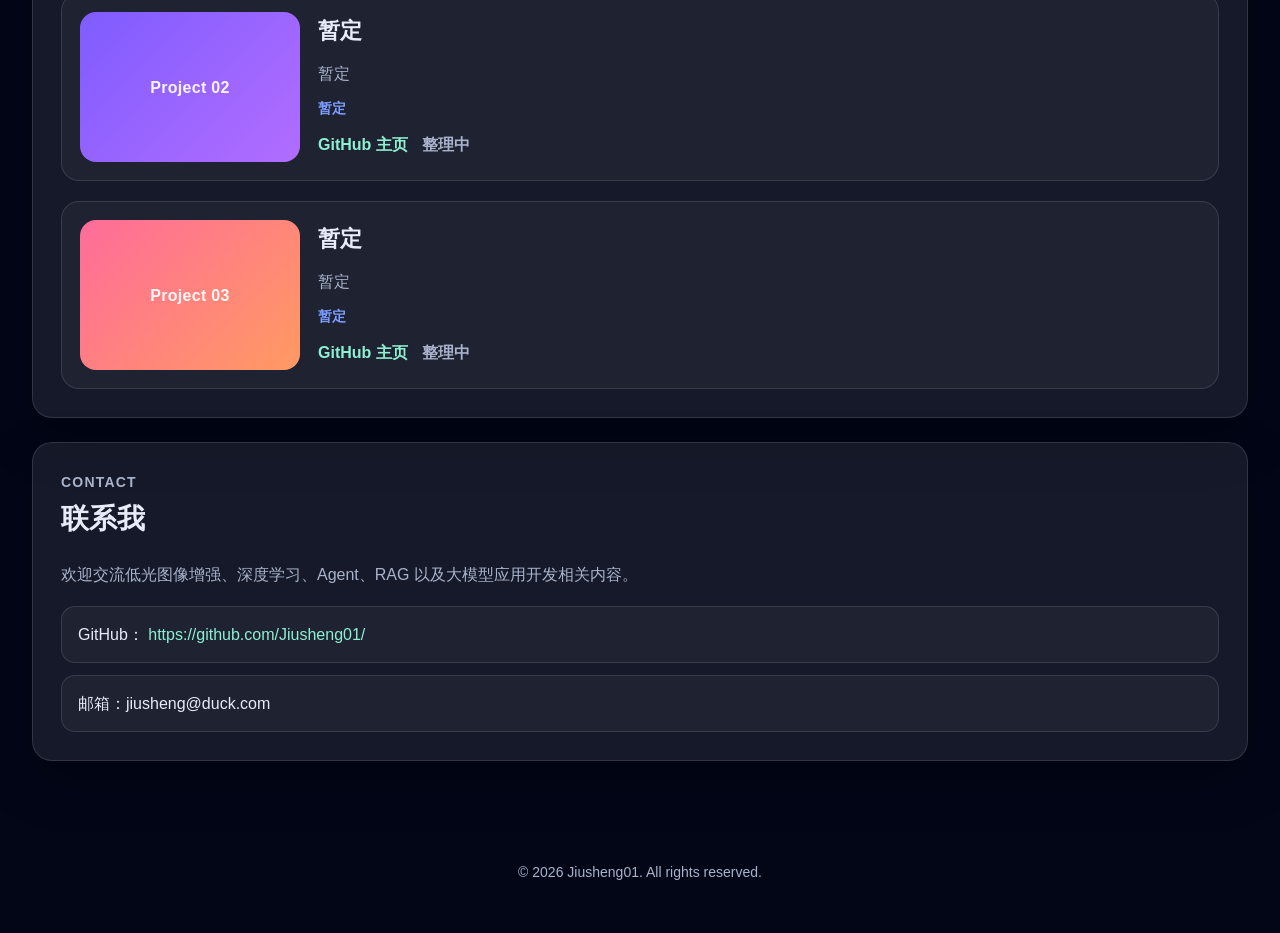
==== commit 6ca3c4e6: "Update tags and links in index.html" ====
--- a/index.html
+++ b/index.html
@@ -107,21 +107,15 @@
           <div class="tags">
             <span>Python</span>
             <span>PyTorch</span>
-            <span>Computer Vision</span>
             <span>Low-Light Image Enhancement</span>
             <span>FastAPI</span>
             <span>LangChain</span>
             <span>LangGraph</span>
             <span>Agent</span>
             <span>RAG</span>
-            <span>LLM (OpenAI)</span>
+            <span>LLM (OpenAI/Ollama)</span>
             <span>MCP</span>
-            <span>Vue 3</span>
-            <span>TypeScript</span>
-            <span>Vite</span>
-            <span>Ant Design Vue</span>
-            <span>Axios</span>
-            <span>Git / GitHub</span>
+            <span>Git</span>
           </div>
         </section>
 
@@ -156,9 +150,9 @@
                     target="_blank"
                     rel="noopener noreferrer"
                   >
-                    GitHub
+                    GitHub 主页
                   </a>
-                  <a href="#" class="disabled-link">暂未部署</a>
+                  <a href="#" class="disabled-link">整理中</a>
                 </div>
               </div>
             </article>
@@ -210,7 +204,7 @@
                   >
                     GitHub 主页
                   </a>
-                  <a href="#" class="disabled-link">持续更新</a>
+                  <a href="#" class="disabled-link">整理中</a>
                 </div>
               </div>
             </article>
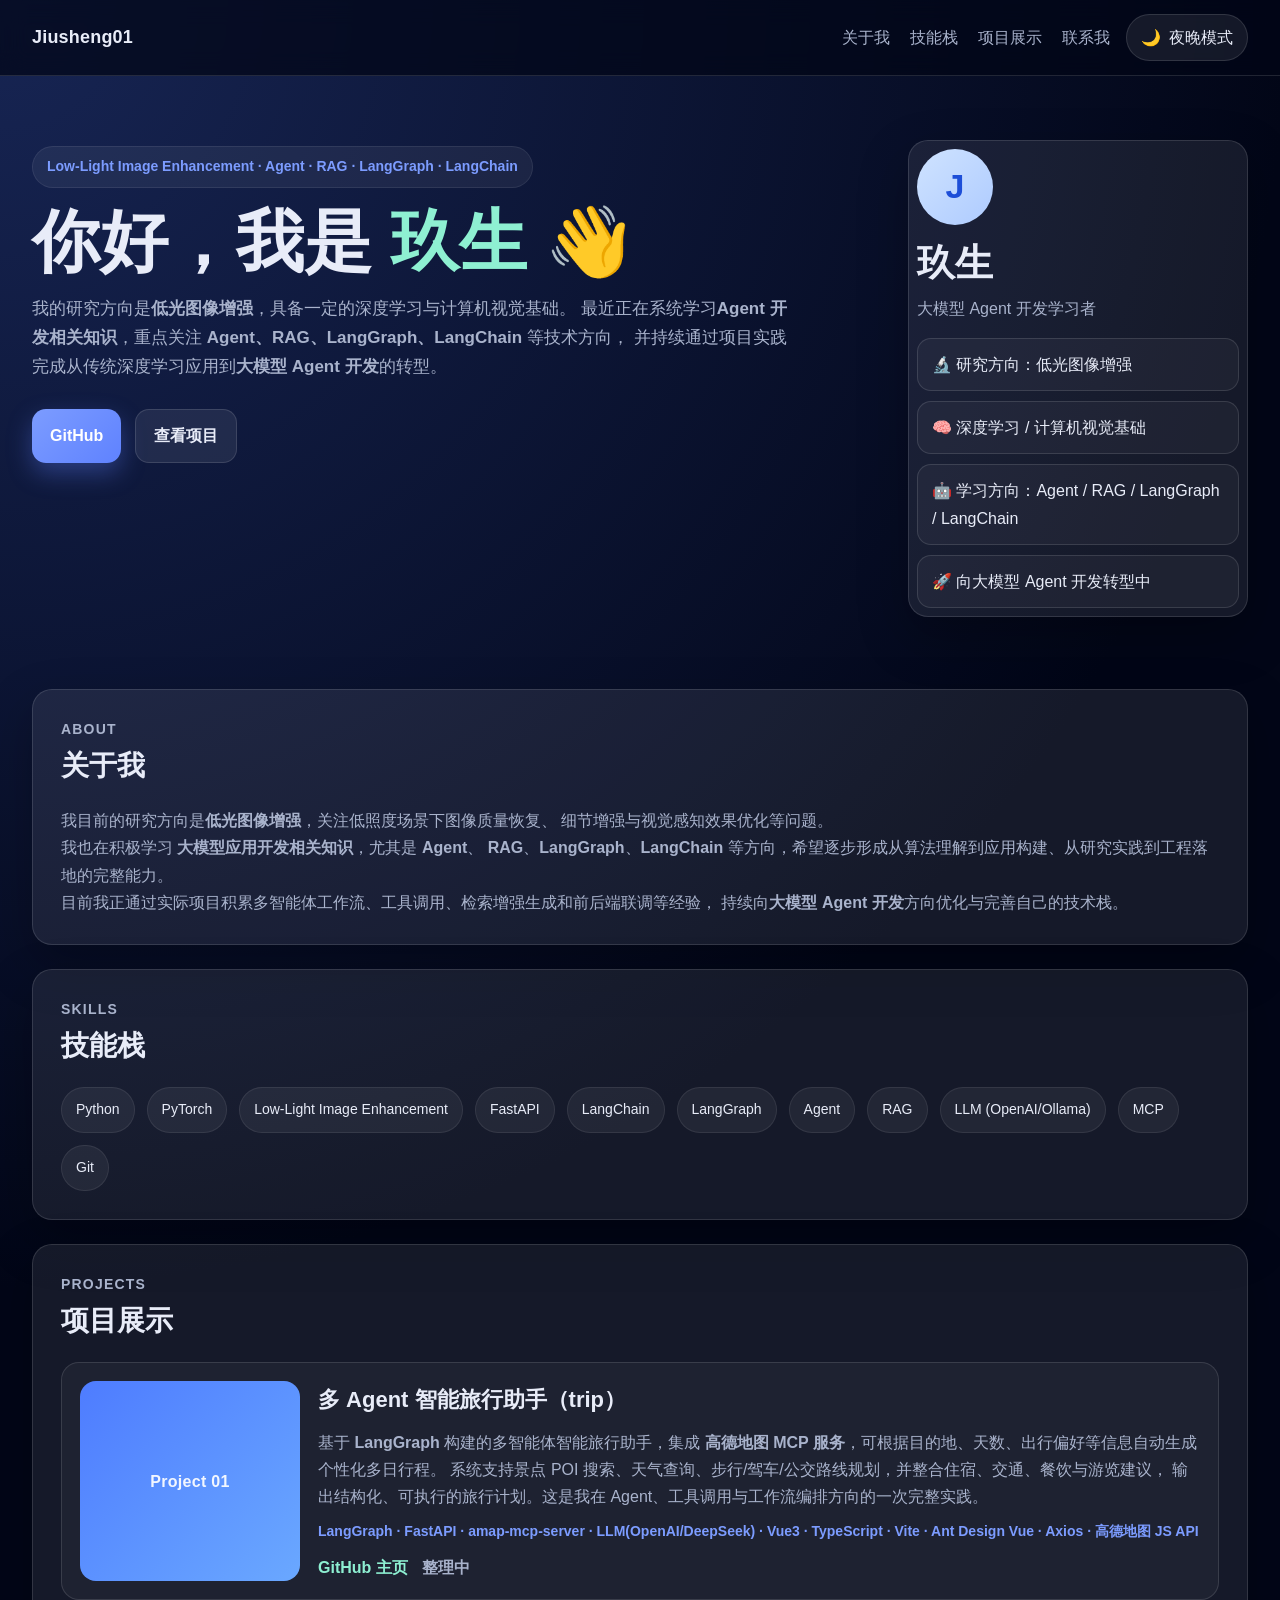
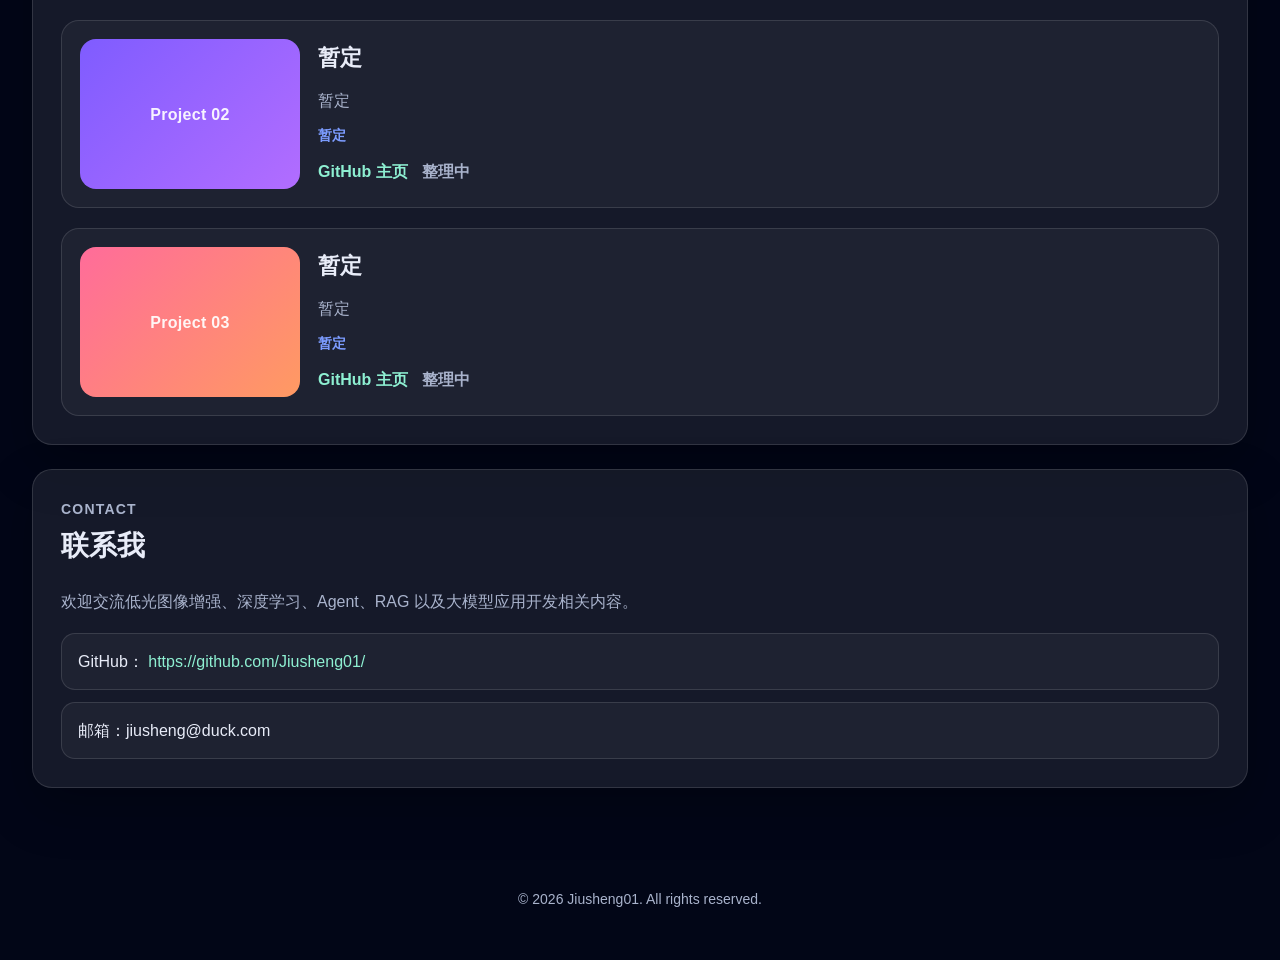
==== commit fa74d830: "Change profile name Updated profile name and refined research description." ====
--- a/index.html
+++ b/index.html
@@ -66,7 +66,7 @@
 
           <aside class="hero-card profile-card">
             <div class="avatar">J</div>
-            <h2>Jiusheng01</h2>
+            <h2>玖生</h2>
             <p>大模型 Agent 开发学习者</p>
             <ul class="profile-meta">
               <li>🔬 研究方向：低光图像增强</li>
@@ -87,8 +87,11 @@
           </div>
           <p>
             我目前的研究方向是<strong>低光图像增强</strong>，关注低照度场景下图像质量恢复、
-            细节增强与视觉感知效果优化等问题。在此基础上，我也在积极学习和实践
-            <strong>大模型应用开发</strong>，尤其是 <strong>Agent</strong>、
+            细节增强与视觉感知效果优化等问题。
+          </p>
+          <p>
+            我也在积极学习
+            <strong>大模型应用开发相关知识</strong>，尤其是 <strong>Agent</strong>、
             <strong>RAG</strong>、<strong>LangGraph</strong>、<strong>LangChain</strong>
             等方向，希望逐步形成从算法理解到应用构建、从研究实践到工程落地的完整能力。
           </p>
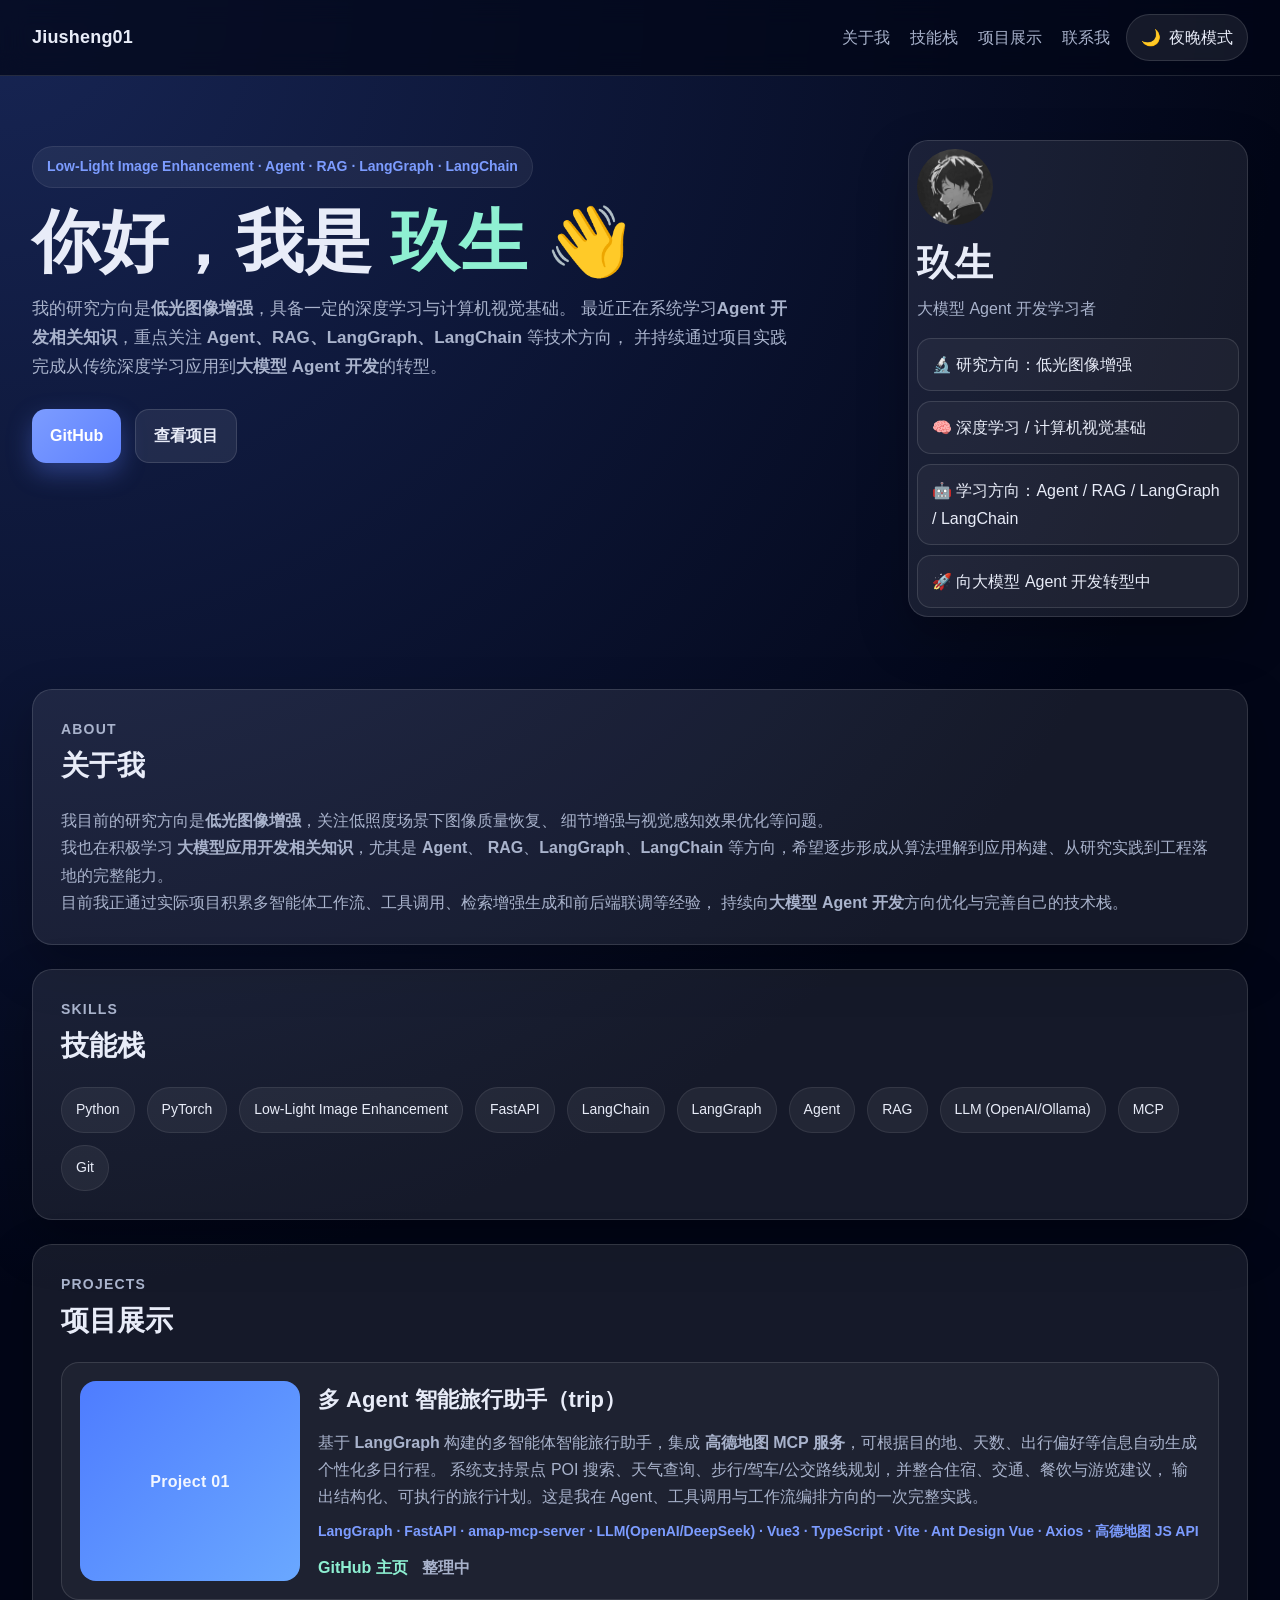
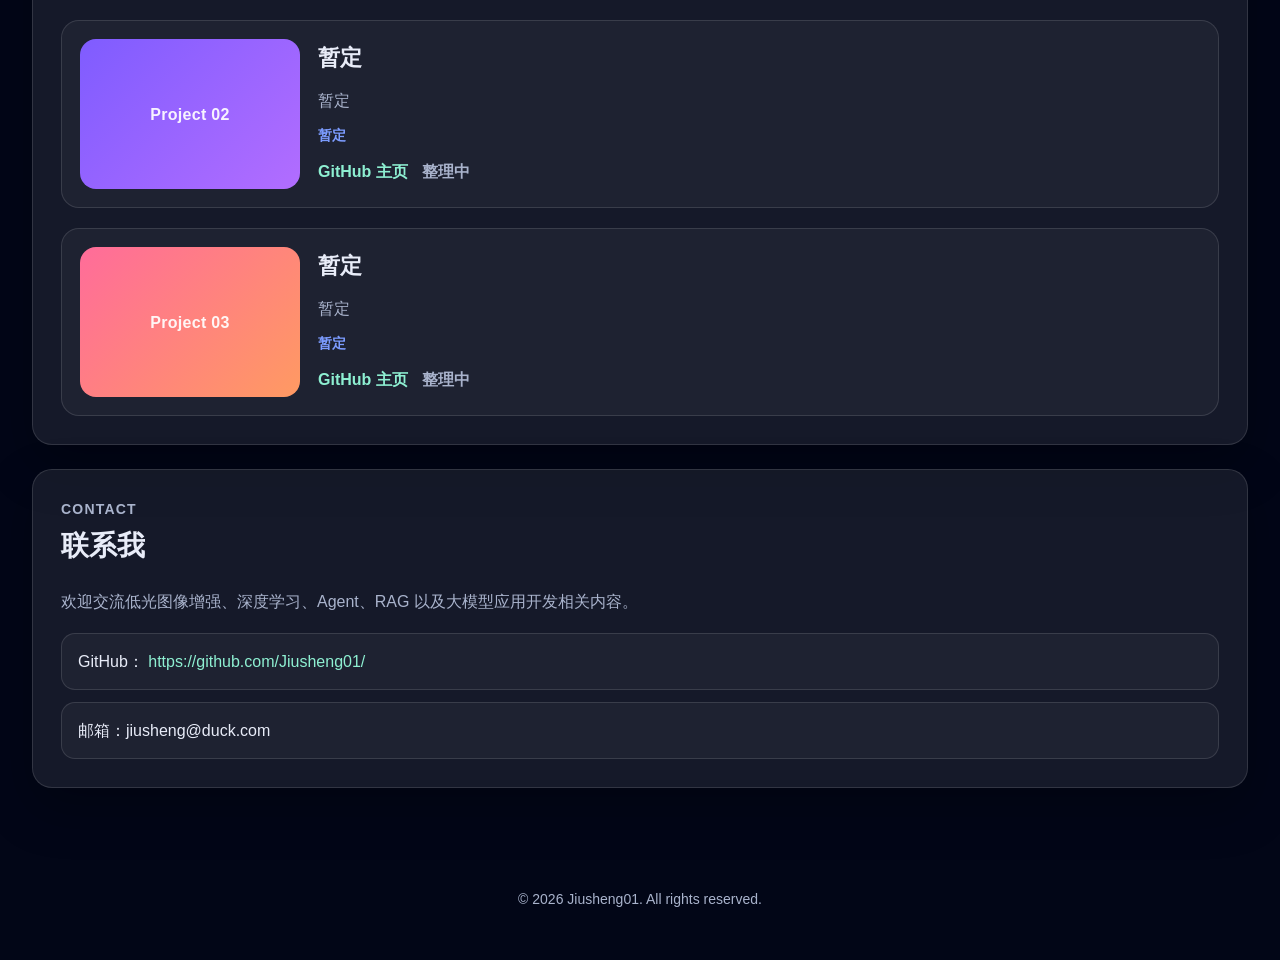
==== commit d548c25e: "Replace avatar div with an image element" ====
--- a/index.html
+++ b/index.html
@@ -65,7 +65,7 @@
           </div>
 
           <aside class="hero-card profile-card">
-            <div class="avatar">J</div>
+            <img class="avatar" src="./images/1.jpg" alt="玖生的头像" />
             <h2>玖生</h2>
             <p>大模型 Agent 开发学习者</p>
             <ul class="profile-meta">
